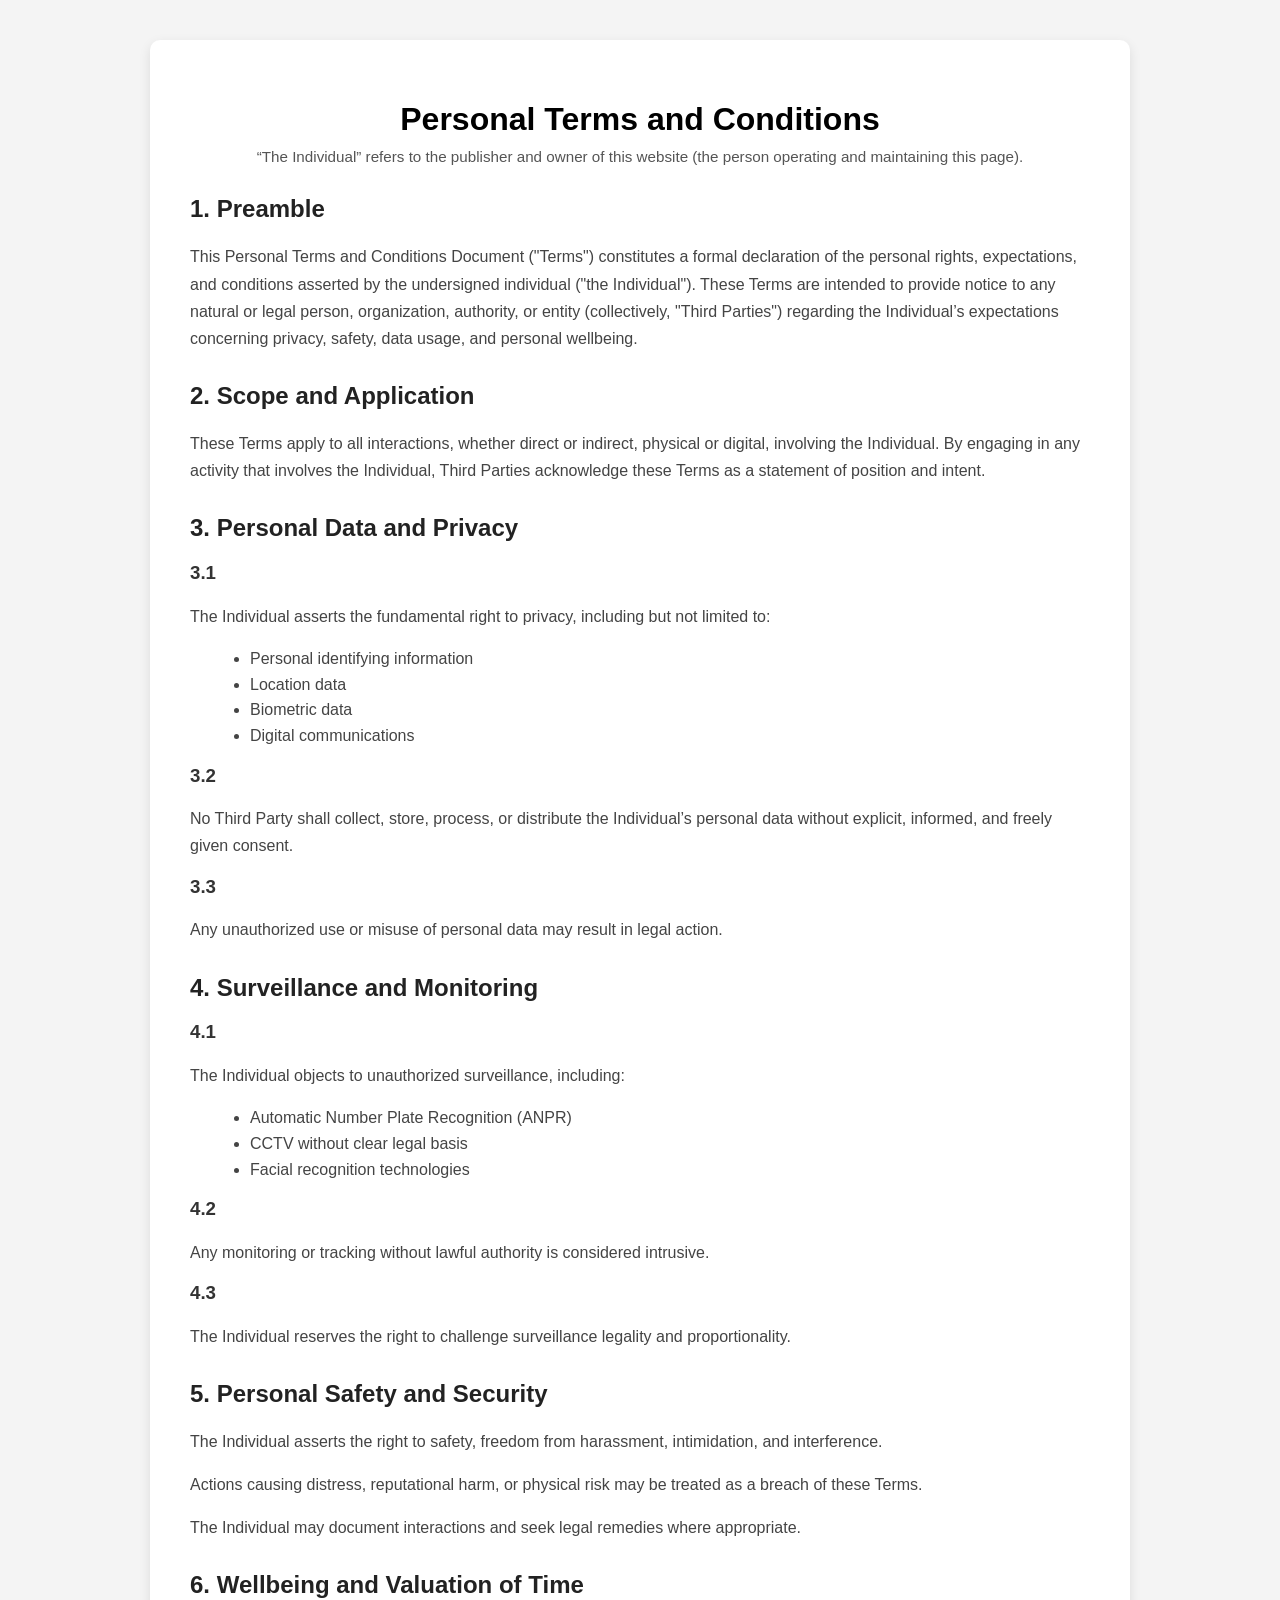
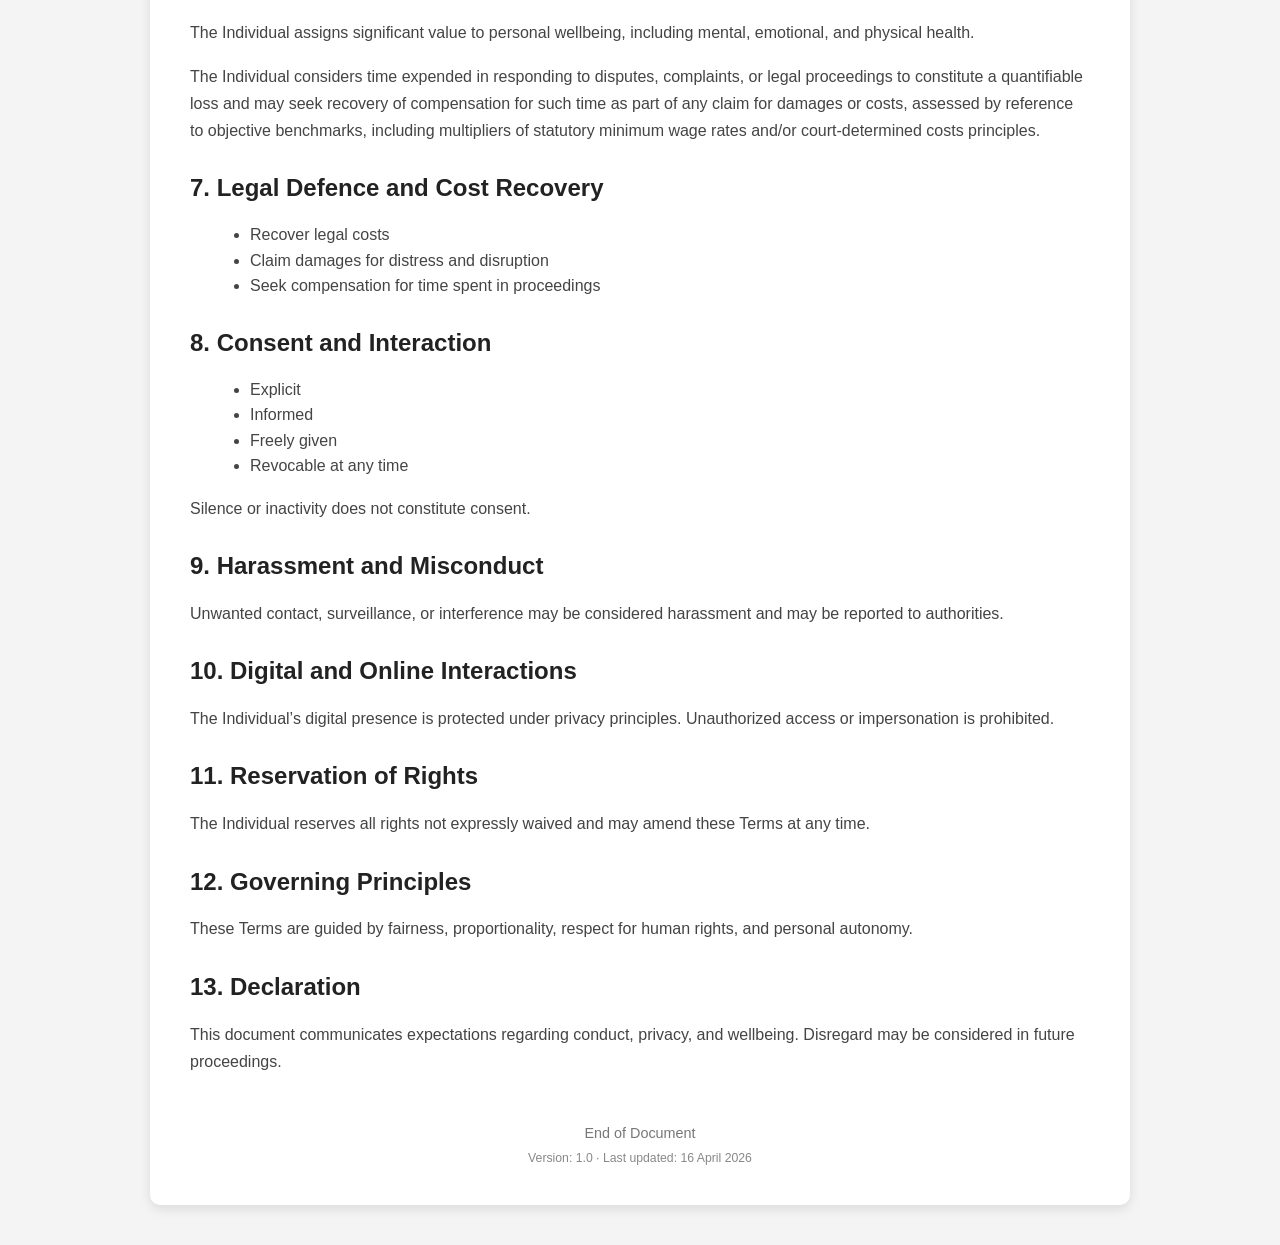
==== index.html @ 2769e6ff "Update index.html" ====
<!DOCTYPE html>
<html lang="en">
<head>
  <meta charset="UTF-8">
  <meta name="viewport" content="width=device-width, initial-scale=1.0">
  <title>Personal Terms and Conditions</title>
  <link rel="icon" type="image/png" sizes="32x32" href="fav_icon.png">
  <link rel="icon" type="image/png" sizes="16x16" href="fav_icon.png">

  <style>
    body {
      font-family: Arial, sans-serif;
      background-color: #f4f4f4;
      margin: 0;
    }

    .container {
      max-width: 900px;
      margin: 40px auto;
      background: #ffffff;
      padding: 40px;
      border-radius: 10px;
      box-shadow: 0 4px 12px rgba(0,0,0,0.1);
    }

    h1 {
      text-align: center;
      margin-bottom: 10px;
    }

    .definition {
      text-align: center;
      font-size: 0.95em;
      color: #555;
      margin-bottom: 30px;
    }

    h2 {
      margin-top: 30px;
      color: #222;
    }

    h3 {
      color: #333;
      margin-top: 15px;
    }

    p {
      line-height: 1.7;
      color: #444;
    }

    ul {
      margin-left: 20px;
      color: #444;
      line-height: 1.6;
    }

    footer {
      margin-top: 50px;
      text-align: center;
      color: #777;
      font-size: 0.9em;
    }

    .meta {
      margin-top: 10px;
      font-size: 0.85em;
      color: #888;
    }
  </style>
</head>

<body>

  <div class="container">

    <h1>Personal Terms and Conditions</h1>

    <div class="definition">
      “The Individual” refers to the publisher and owner of this website (the person operating and maintaining this page).
    </div>

    <section>
      <h2>1. Preamble</h2>
      <p>
        This Personal Terms and Conditions Document ("Terms") constitutes a formal declaration of the personal rights, expectations, and conditions asserted by the undersigned individual ("the Individual"). These Terms are intended to provide notice to any natural or legal person, organization, authority, or entity (collectively, "Third Parties") regarding the Individual’s expectations concerning privacy, safety, data usage, and personal wellbeing.
      </p>
    </section>

    <section>
      <h2>2. Scope and Application</h2>
      <p>
        These Terms apply to all interactions, whether direct or indirect, physical or digital, involving the Individual. By engaging in any activity that involves the Individual, Third Parties acknowledge these Terms as a statement of position and intent.
      </p>
    </section>

    <section>
      <h2>3. Personal Data and Privacy</h2>

      <h3>3.1</h3>
      <p>The Individual asserts the fundamental right to privacy, including but not limited to:</p>
      <ul>
        <li>Personal identifying information</li>
        <li>Location data</li>
        <li>Biometric data</li>
        <li>Digital communications</li>
      </ul>

      <h3>3.2</h3>
      <p>
        No Third Party shall collect, store, process, or distribute the Individual’s personal data without explicit, informed, and freely given consent.
      </p>

      <h3>3.3</h3>
      <p>
        Any unauthorized use or misuse of personal data may result in legal action.
      </p>
    </section>

    <section>
      <h2>4. Surveillance and Monitoring</h2>

      <h3>4.1</h3>
      <p>The Individual objects to unauthorized surveillance, including:</p>
      <ul>
        <li>Automatic Number Plate Recognition (ANPR)</li>
        <li>CCTV without clear legal basis</li>
        <li>Facial recognition technologies</li>
      </ul>

      <h3>4.2</h3>
      <p>
        Any monitoring or tracking without lawful authority is considered intrusive.
      </p>

      <h3>4.3</h3>
      <p>
        The Individual reserves the right to challenge surveillance legality and proportionality.
      </p>
    </section>

    <section>
      <h2>5. Personal Safety and Security</h2>
      <p>
        The Individual asserts the right to safety, freedom from harassment, intimidation, and interference.
      </p>
      <p>
        Actions causing distress, reputational harm, or physical risk may be treated as a breach of these Terms.
      </p>
      <p>
        The Individual may document interactions and seek legal remedies where appropriate.
      </p>
    </section>

    <section>
      <h2>6. Wellbeing and Valuation of Time</h2>
      <p>
        The Individual assigns significant value to personal wellbeing, including mental, emotional, and physical health.
      </p>
      <p>
        The Individual considers time expended in responding to disputes, complaints, or legal proceedings to constitute a quantifiable loss and may seek recovery of compensation for such time as part of any claim for damages or costs, assessed by reference to objective benchmarks, including multipliers of statutory minimum wage rates and/or court-determined costs principles.
      </p>
    </section>

    <section>
      <h2>7. Legal Defence and Cost Recovery</h2>
      <ul>
        <li>Recover legal costs</li>
        <li>Claim damages for distress and disruption</li>
        <li>Seek compensation for time spent in proceedings</li>
      </ul>
    </section>

    <section>
      <h2>8. Consent and Interaction</h2>
      <ul>
        <li>Explicit</li>
        <li>Informed</li>
        <li>Freely given</li>
        <li>Revocable at any time</li>
      </ul>
      <p>Silence or inactivity does not constitute consent.</p>
    </section>

    <section>
      <h2>9. Harassment and Misconduct</h2>
      <p>
        Unwanted contact, surveillance, or interference may be considered harassment and may be reported to authorities.
      </p>
    </section>

    <section>
      <h2>10. Digital and Online Interactions</h2>
      <p>
        The Individual’s digital presence is protected under privacy principles. Unauthorized access or impersonation is prohibited.
      </p>
    </section>

    <section>
      <h2>11. Reservation of Rights</h2>
      <p>
        The Individual reserves all rights not expressly waived and may amend these Terms at any time.
      </p>
    </section>

    <section>
      <h2>12. Governing Principles</h2>
      <p>
        These Terms are guided by fairness, proportionality, respect for human rights, and personal autonomy.
      </p>
    </section>

    <section>
      <h2>13. Declaration</h2>
      <p>
        This document communicates expectations regarding conduct, privacy, and wellbeing. Disregard may be considered in future proceedings.
      </p>
    </section>

    <footer>
      <div>End of Document</div>
      <div class="meta">
        Version: 1.0 · Last updated: 16 April 2026
      </div>
    </footer>

  </div>

</body>
</html>
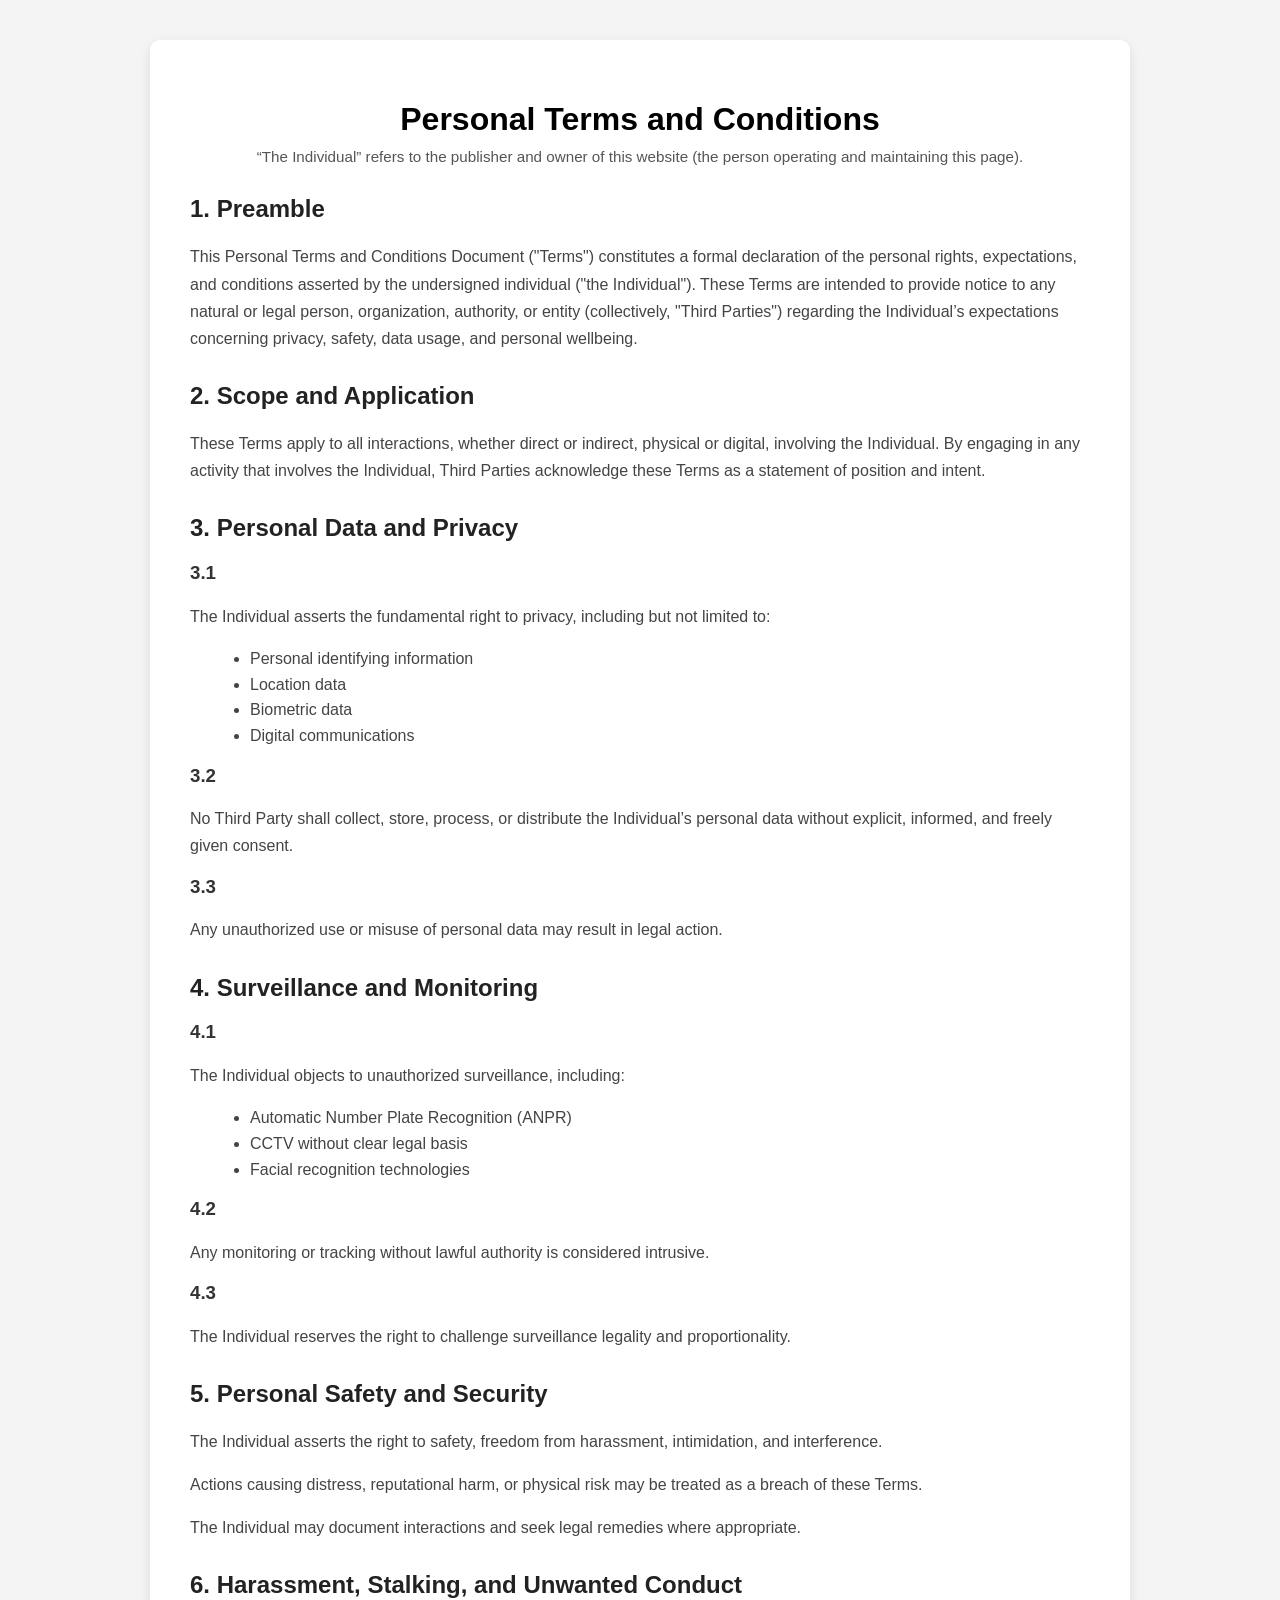
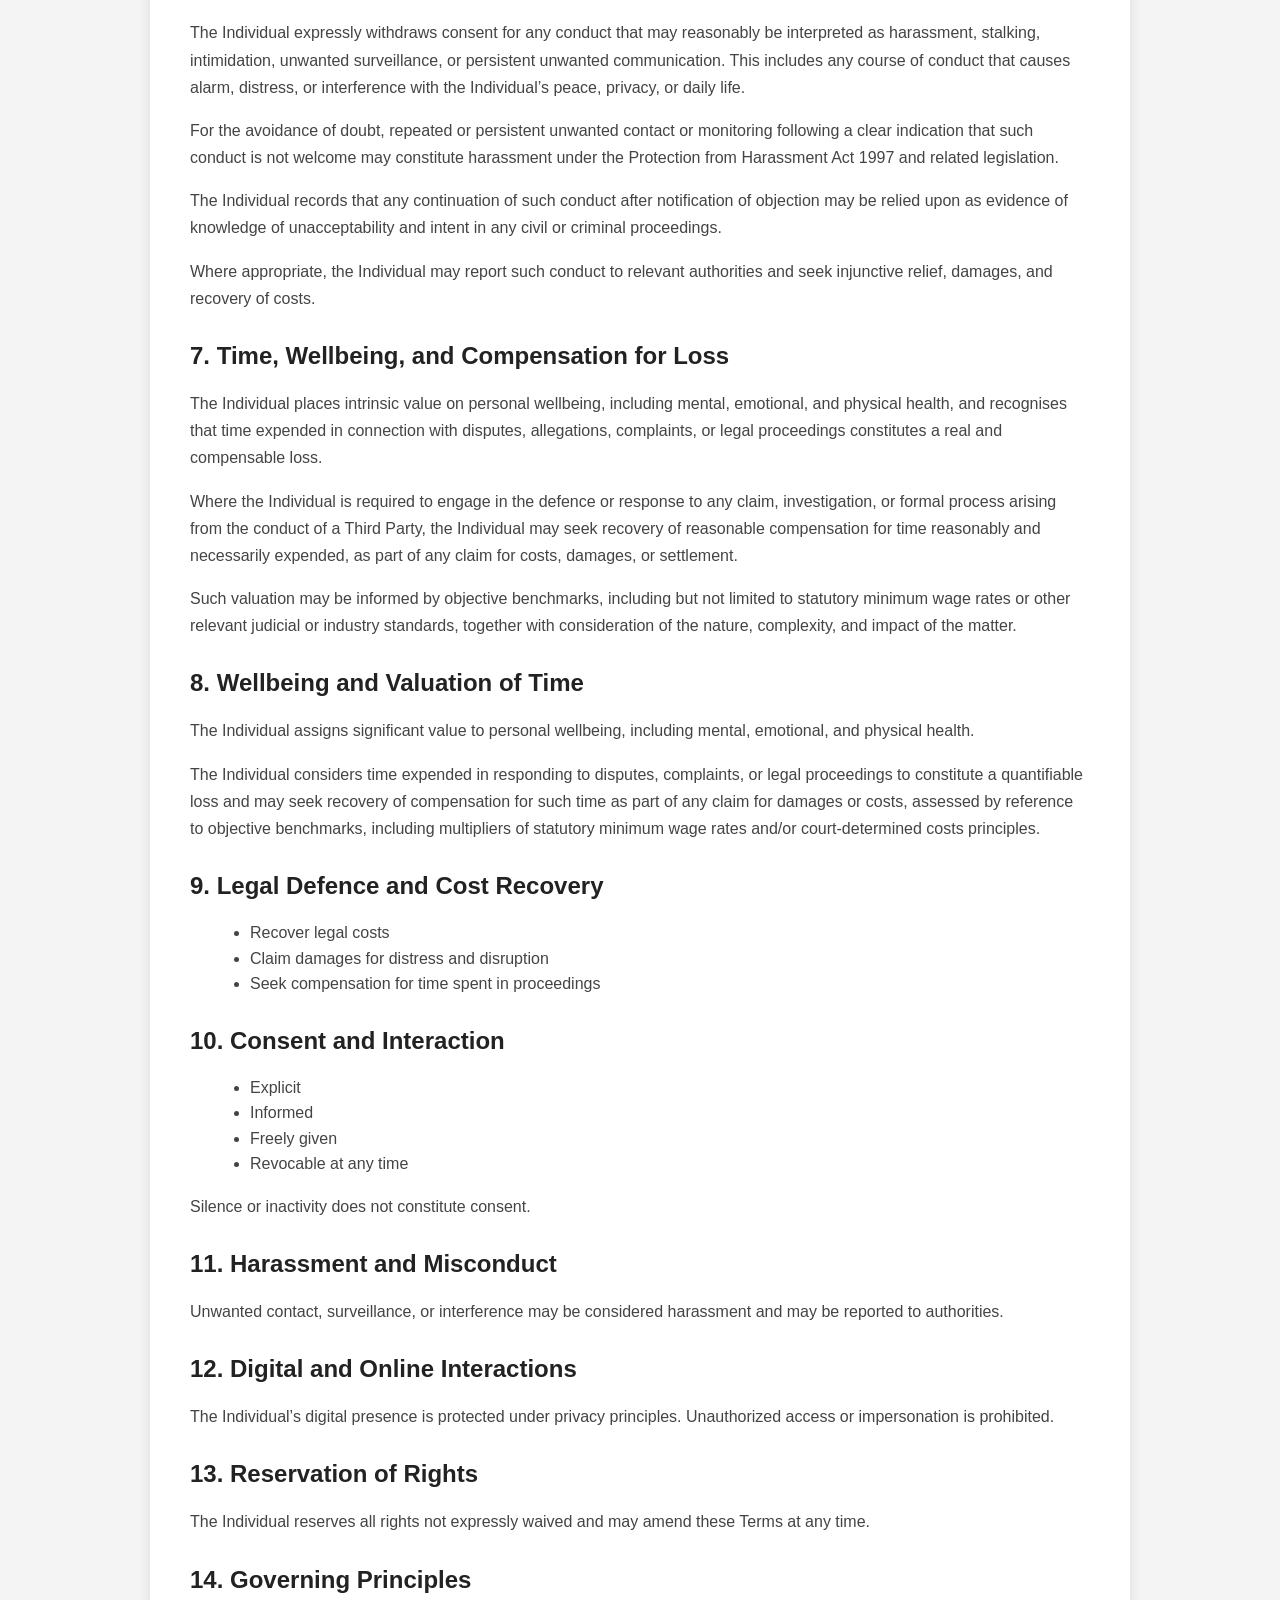
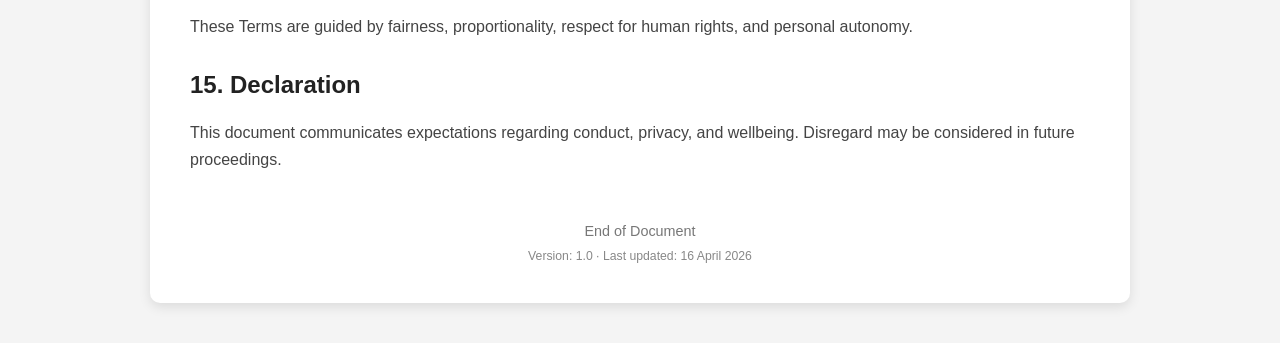
==== commit fdf5c04e: "Update index.html" ====
--- a/index.html
+++ b/index.html
@@ -152,9 +152,43 @@
         The Individual may document interactions and seek legal remedies where appropriate.
       </p>
     </section>
-
-    <section>
-      <h2>6. Wellbeing and Valuation of Time</h2>
+<section>
+  <h2>6. Harassment, Stalking, and Unwanted Conduct</h2>
+
+  <p>
+    The Individual expressly withdraws consent for any conduct that may reasonably be interpreted as harassment, stalking, intimidation, unwanted surveillance, or persistent unwanted communication. This includes any course of conduct that causes alarm, distress, or interference with the Individual’s peace, privacy, or daily life.
+  </p>
+
+  <p>
+    For the avoidance of doubt, repeated or persistent unwanted contact or monitoring following a clear indication that such conduct is not welcome may constitute harassment under the Protection from Harassment Act 1997 and related legislation.
+  </p>
+
+  <p>
+    The Individual records that any continuation of such conduct after notification of objection may be relied upon as evidence of knowledge of unacceptability and intent in any civil or criminal proceedings.
+  </p>
+
+  <p>
+    Where appropriate, the Individual may report such conduct to relevant authorities and seek injunctive relief, damages, and recovery of costs.
+  </p>
+</section>
+
+<section>
+  <h2>7. Time, Wellbeing, and Compensation for Loss</h2>
+
+  <p>
+    The Individual places intrinsic value on personal wellbeing, including mental, emotional, and physical health, and recognises that time expended in connection with disputes, allegations, complaints, or legal proceedings constitutes a real and compensable loss.
+  </p>
+
+  <p>
+    Where the Individual is required to engage in the defence or response to any claim, investigation, or formal process arising from the conduct of a Third Party, the Individual may seek recovery of reasonable compensation for time reasonably and necessarily expended, as part of any claim for costs, damages, or settlement.
+  </p>
+
+  <p>
+    Such valuation may be informed by objective benchmarks, including but not limited to statutory minimum wage rates or other relevant judicial or industry standards, together with consideration of the nature, complexity, and impact of the matter.
+  </p>
+</section>
+    <section>
+      <h2>8. Wellbeing and Valuation of Time</h2>
       <p>
         The Individual assigns significant value to personal wellbeing, including mental, emotional, and physical health.
       </p>
@@ -164,7 +198,7 @@
     </section>
 
     <section>
-      <h2>7. Legal Defence and Cost Recovery</h2>
+      <h2>9. Legal Defence and Cost Recovery</h2>
       <ul>
         <li>Recover legal costs</li>
         <li>Claim damages for distress and disruption</li>
@@ -173,7 +207,7 @@
     </section>
 
     <section>
-      <h2>8. Consent and Interaction</h2>
+      <h2>10. Consent and Interaction</h2>
       <ul>
         <li>Explicit</li>
         <li>Informed</li>
@@ -184,35 +218,35 @@
     </section>
 
     <section>
-      <h2>9. Harassment and Misconduct</h2>
+      <h2>11. Harassment and Misconduct</h2>
       <p>
         Unwanted contact, surveillance, or interference may be considered harassment and may be reported to authorities.
       </p>
     </section>
 
     <section>
-      <h2>10. Digital and Online Interactions</h2>
+      <h2>12. Digital and Online Interactions</h2>
       <p>
         The Individual’s digital presence is protected under privacy principles. Unauthorized access or impersonation is prohibited.
       </p>
     </section>
 
     <section>
-      <h2>11. Reservation of Rights</h2>
+      <h2>13. Reservation of Rights</h2>
       <p>
         The Individual reserves all rights not expressly waived and may amend these Terms at any time.
       </p>
     </section>
 
     <section>
-      <h2>12. Governing Principles</h2>
+      <h2>14. Governing Principles</h2>
       <p>
         These Terms are guided by fairness, proportionality, respect for human rights, and personal autonomy.
       </p>
     </section>
 
     <section>
-      <h2>13. Declaration</h2>
+      <h2>15. Declaration</h2>
       <p>
         This document communicates expectations regarding conduct, privacy, and wellbeing. Disregard may be considered in future proceedings.
       </p>
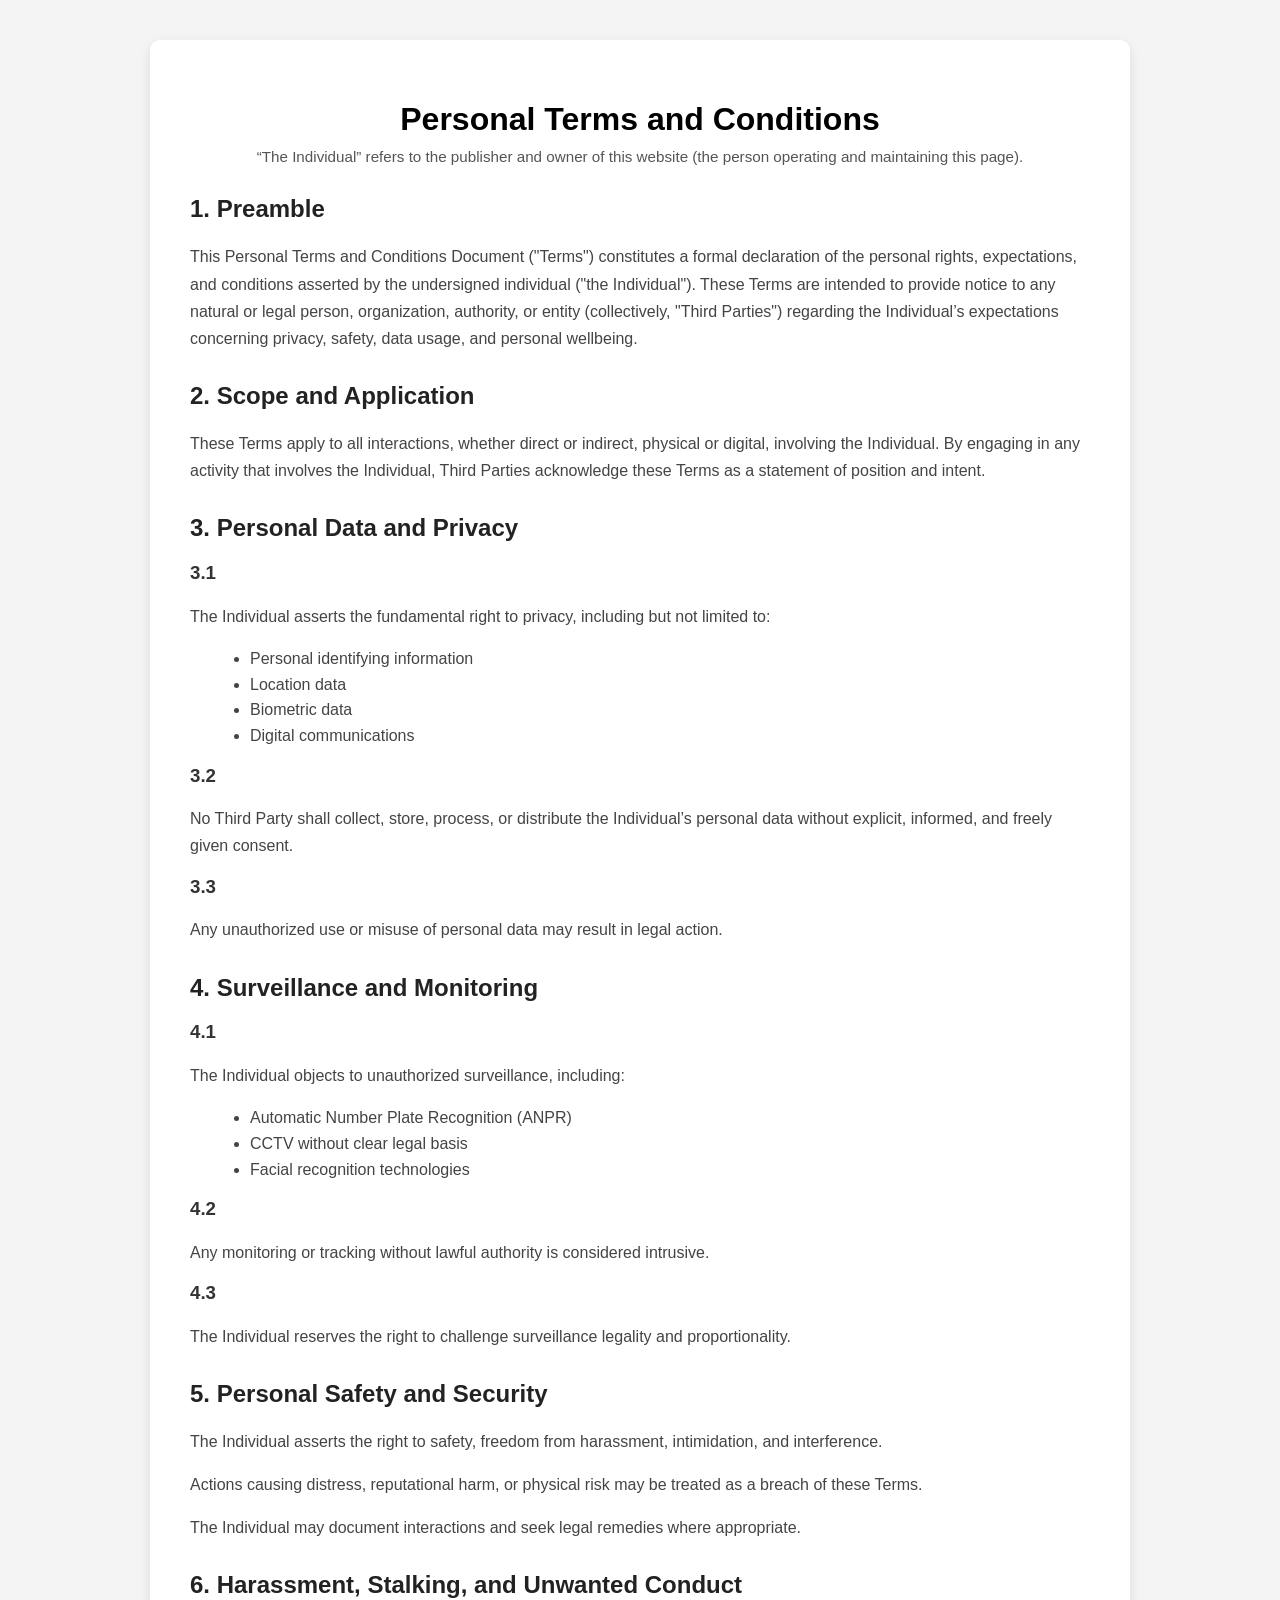
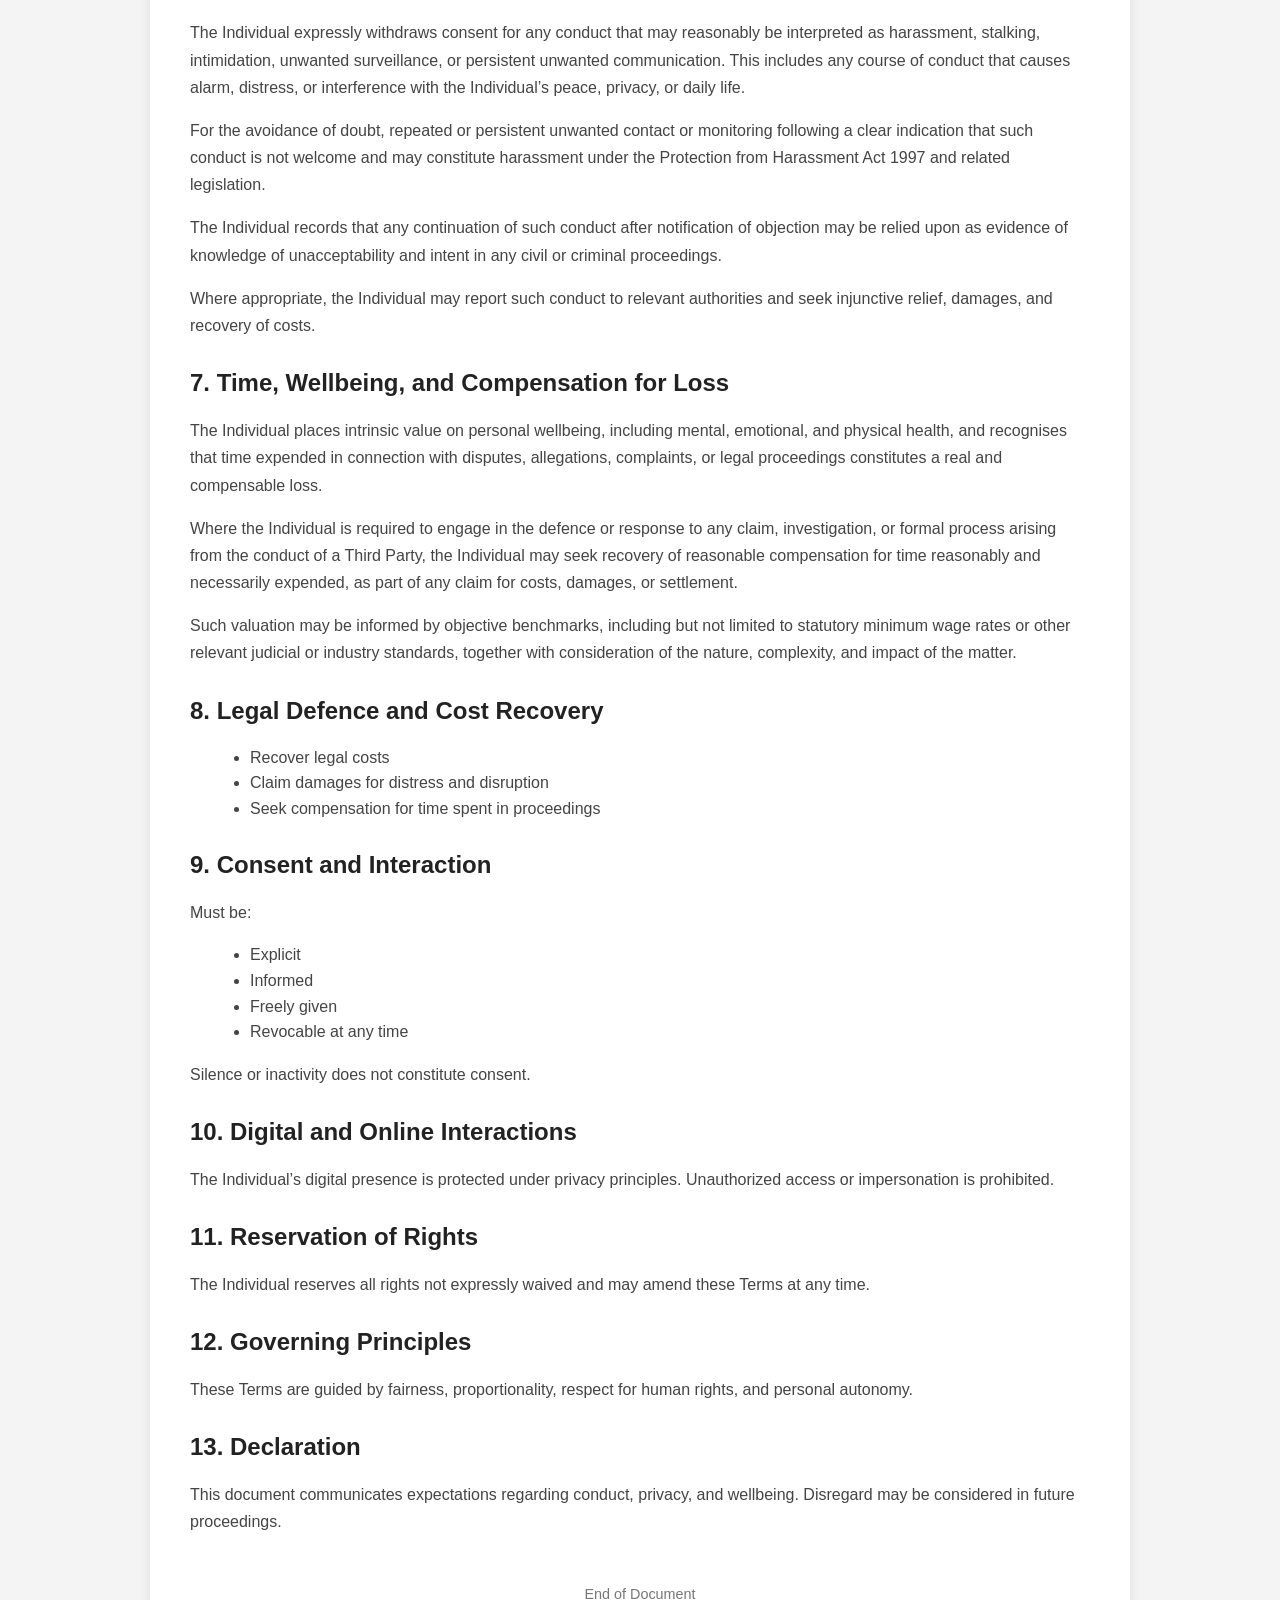
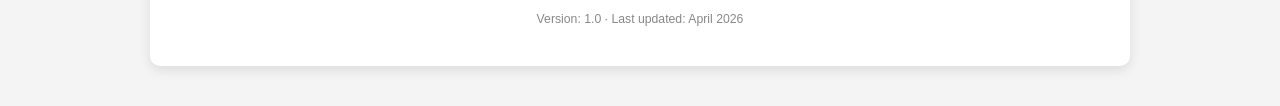
==== commit e52901eb: "Update index.html" ====
--- a/index.html
+++ b/index.html
@@ -160,7 +160,7 @@
   </p>
 
   <p>
-    For the avoidance of doubt, repeated or persistent unwanted contact or monitoring following a clear indication that such conduct is not welcome may constitute harassment under the Protection from Harassment Act 1997 and related legislation.
+    For the avoidance of doubt, repeated or persistent unwanted contact or monitoring following a clear indication that such conduct is not welcome and may constitute harassment under the Protection from Harassment Act 1997 and related legislation.
   </p>
 
   <p>
@@ -187,18 +187,9 @@
     Such valuation may be informed by objective benchmarks, including but not limited to statutory minimum wage rates or other relevant judicial or industry standards, together with consideration of the nature, complexity, and impact of the matter.
   </p>
 </section>
-    <section>
-      <h2>8. Wellbeing and Valuation of Time</h2>
-      <p>
-        The Individual assigns significant value to personal wellbeing, including mental, emotional, and physical health.
-      </p>
-      <p>
-        The Individual considers time expended in responding to disputes, complaints, or legal proceedings to constitute a quantifiable loss and may seek recovery of compensation for such time as part of any claim for damages or costs, assessed by reference to objective benchmarks, including multipliers of statutory minimum wage rates and/or court-determined costs principles.
-      </p>
-    </section>
-
-    <section>
-      <h2>9. Legal Defence and Cost Recovery</h2>
+   
+    <section>
+      <h2>8. Legal Defence and Cost Recovery</h2>
       <ul>
         <li>Recover legal costs</li>
         <li>Claim damages for distress and disruption</li>
@@ -207,7 +198,8 @@
     </section>
 
     <section>
-      <h2>10. Consent and Interaction</h2>
+      <h2>9. Consent and Interaction</h2>
+      <p>Must be:</p>
       <ul>
         <li>Explicit</li>
         <li>Informed</li>
@@ -217,36 +209,30 @@
       <p>Silence or inactivity does not constitute consent.</p>
     </section>
 
-    <section>
-      <h2>11. Harassment and Misconduct</h2>
-      <p>
-        Unwanted contact, surveillance, or interference may be considered harassment and may be reported to authorities.
-      </p>
-    </section>
-
-    <section>
-      <h2>12. Digital and Online Interactions</h2>
+   
+    <section>
+      <h2>10. Digital and Online Interactions</h2>
       <p>
         The Individual’s digital presence is protected under privacy principles. Unauthorized access or impersonation is prohibited.
       </p>
     </section>
 
     <section>
-      <h2>13. Reservation of Rights</h2>
+      <h2>11. Reservation of Rights</h2>
       <p>
         The Individual reserves all rights not expressly waived and may amend these Terms at any time.
       </p>
     </section>
 
     <section>
-      <h2>14. Governing Principles</h2>
+      <h2>12. Governing Principles</h2>
       <p>
         These Terms are guided by fairness, proportionality, respect for human rights, and personal autonomy.
       </p>
     </section>
 
     <section>
-      <h2>15. Declaration</h2>
+      <h2>13. Declaration</h2>
       <p>
         This document communicates expectations regarding conduct, privacy, and wellbeing. Disregard may be considered in future proceedings.
       </p>
@@ -255,7 +241,7 @@
     <footer>
       <div>End of Document</div>
       <div class="meta">
-        Version: 1.0 · Last updated: 16 April 2026
+        Version: 1.0 · Last updated: April 2026
       </div>
     </footer>
 
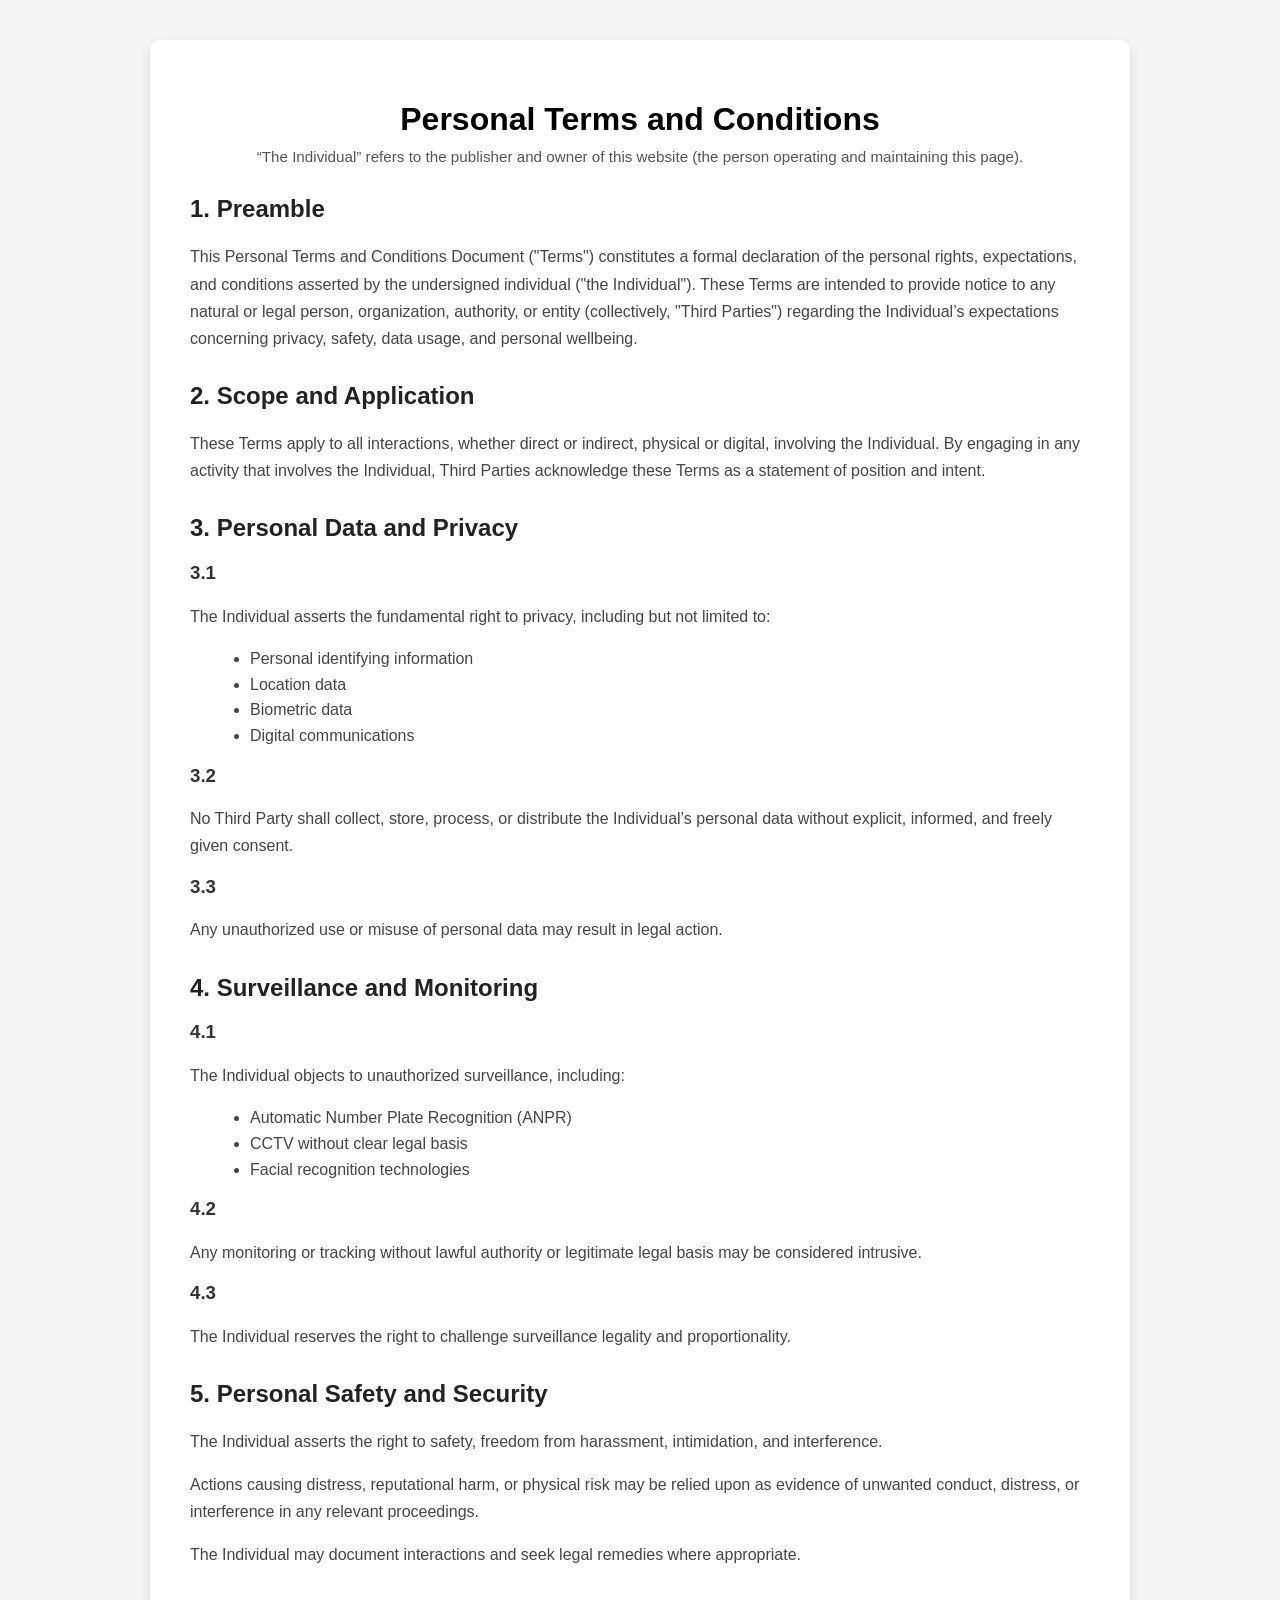
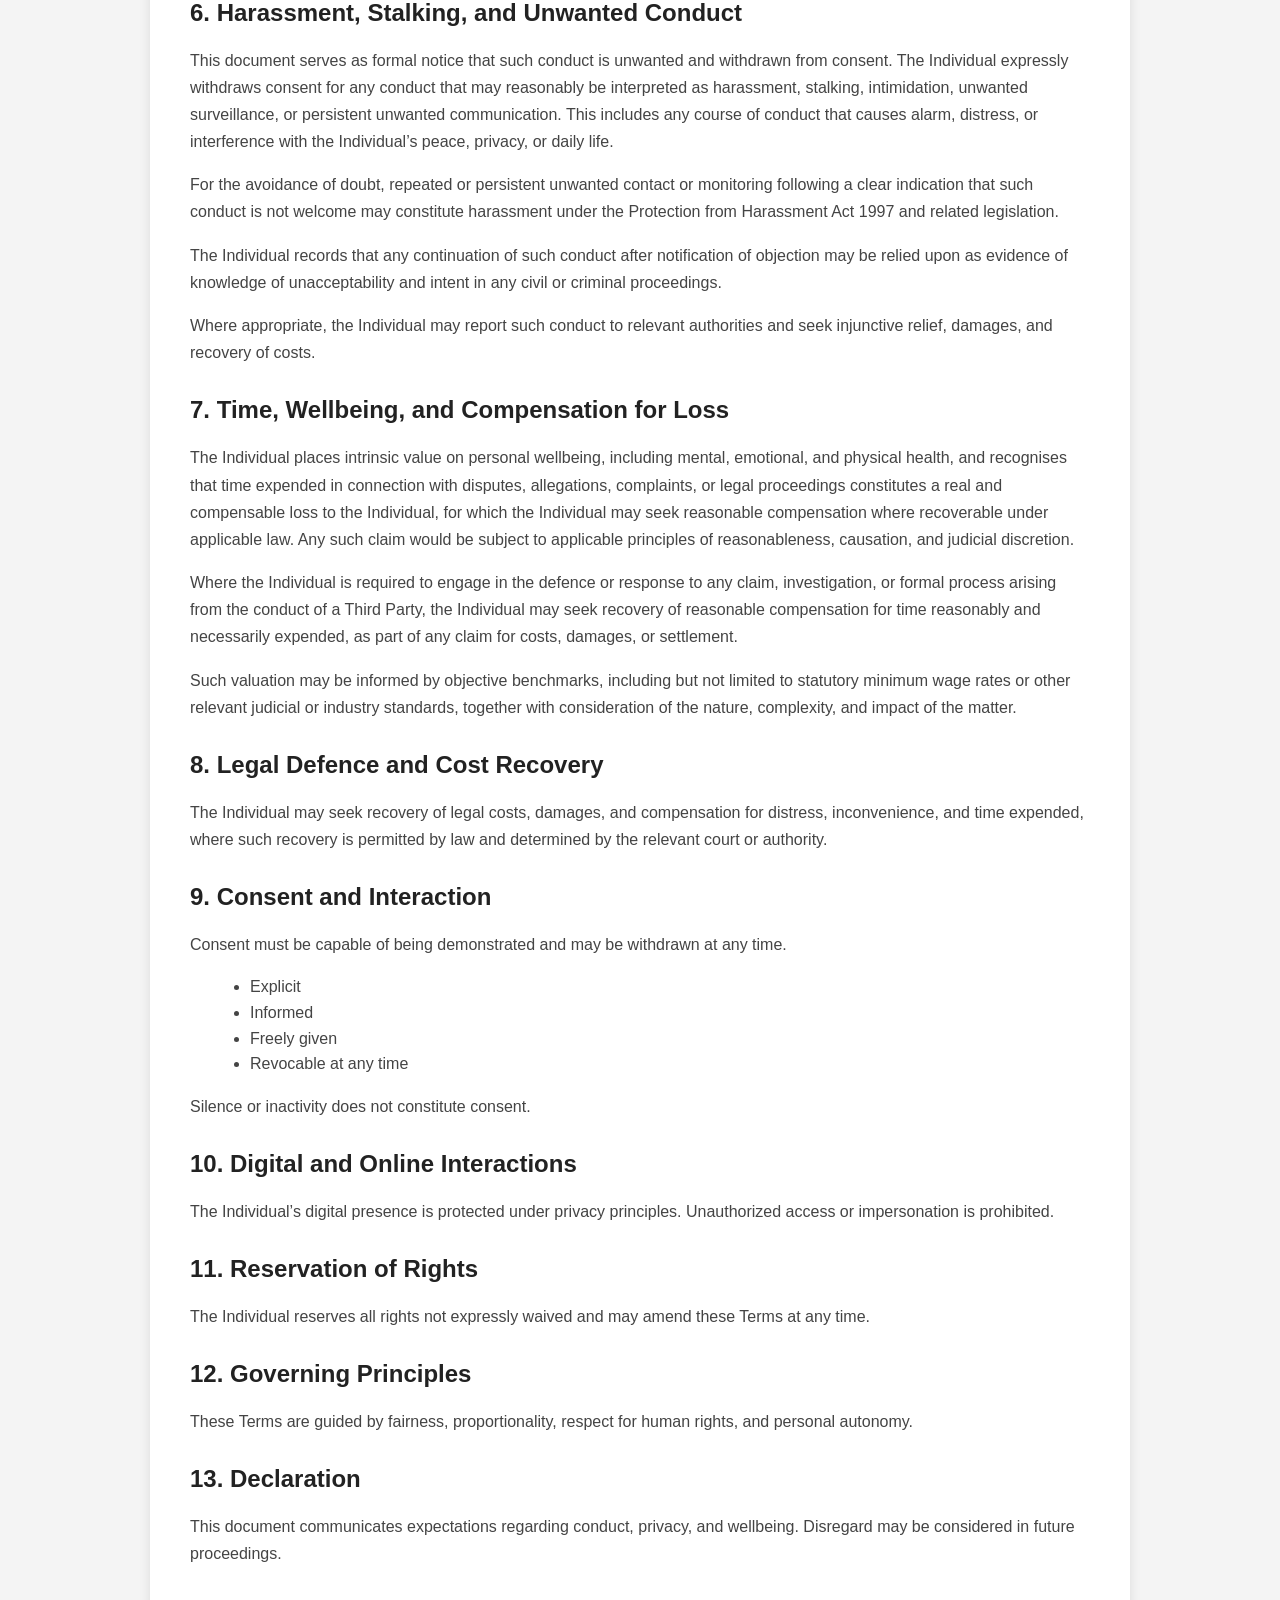
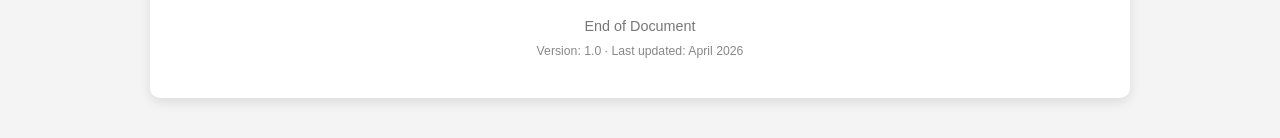
==== commit 84afb83a: "Update index.html" ====
--- a/index.html
+++ b/index.html
@@ -131,7 +131,7 @@
 
       <h3>4.2</h3>
       <p>
-        Any monitoring or tracking without lawful authority is considered intrusive.
+        Any monitoring or tracking without lawful authority or legitimate legal basis may be considered intrusive.
       </p>
 
       <h3>4.3</h3>
@@ -146,7 +146,7 @@
         The Individual asserts the right to safety, freedom from harassment, intimidation, and interference.
       </p>
       <p>
-        Actions causing distress, reputational harm, or physical risk may be treated as a breach of these Terms.
+        Actions causing distress, reputational harm, or physical risk may be relied upon as evidence of unwanted conduct, distress, or interference in any relevant proceedings.
       </p>
       <p>
         The Individual may document interactions and seek legal remedies where appropriate.
@@ -156,11 +156,11 @@
   <h2>6. Harassment, Stalking, and Unwanted Conduct</h2>
 
   <p>
-    The Individual expressly withdraws consent for any conduct that may reasonably be interpreted as harassment, stalking, intimidation, unwanted surveillance, or persistent unwanted communication. This includes any course of conduct that causes alarm, distress, or interference with the Individual’s peace, privacy, or daily life.
-  </p>
-
-  <p>
-    For the avoidance of doubt, repeated or persistent unwanted contact or monitoring following a clear indication that such conduct is not welcome and may constitute harassment under the Protection from Harassment Act 1997 and related legislation.
+    This document serves as formal notice that such conduct is unwanted and withdrawn from consent. The Individual expressly withdraws consent for any conduct that may reasonably be interpreted as harassment, stalking, intimidation, unwanted surveillance, or persistent unwanted communication. This includes any course of conduct that causes alarm, distress, or interference with the Individual’s peace, privacy, or daily life.
+  </p>
+
+  <p>
+    For the avoidance of doubt, repeated or persistent unwanted contact or monitoring following a clear indication that such conduct is not welcome may constitute harassment under the Protection from Harassment Act 1997 and related legislation.
   </p>
 
   <p>
@@ -176,7 +176,7 @@
   <h2>7. Time, Wellbeing, and Compensation for Loss</h2>
 
   <p>
-    The Individual places intrinsic value on personal wellbeing, including mental, emotional, and physical health, and recognises that time expended in connection with disputes, allegations, complaints, or legal proceedings constitutes a real and compensable loss.
+    The Individual places intrinsic value on personal wellbeing, including mental, emotional, and physical health, and recognises that time expended in connection with disputes, allegations, complaints, or legal proceedings constitutes a real and compensable loss to the Individual, for which the Individual may seek reasonable compensation where recoverable under applicable law. Any such claim would be subject to applicable principles of reasonableness, causation, and judicial discretion.
   </p>
 
   <p>
@@ -190,16 +190,12 @@
    
     <section>
       <h2>8. Legal Defence and Cost Recovery</h2>
-      <ul>
-        <li>Recover legal costs</li>
-        <li>Claim damages for distress and disruption</li>
-        <li>Seek compensation for time spent in proceedings</li>
-      </ul>
+     <p>The Individual may seek recovery of legal costs, damages, and compensation for distress, inconvenience, and time expended, where such recovery is permitted by law and determined by the relevant court or authority.</p>
     </section>
 
     <section>
       <h2>9. Consent and Interaction</h2>
-      <p>Must be:</p>
+      <p>Consent must be capable of being demonstrated and may be withdrawn at any time.</p>
       <ul>
         <li>Explicit</li>
         <li>Informed</li>
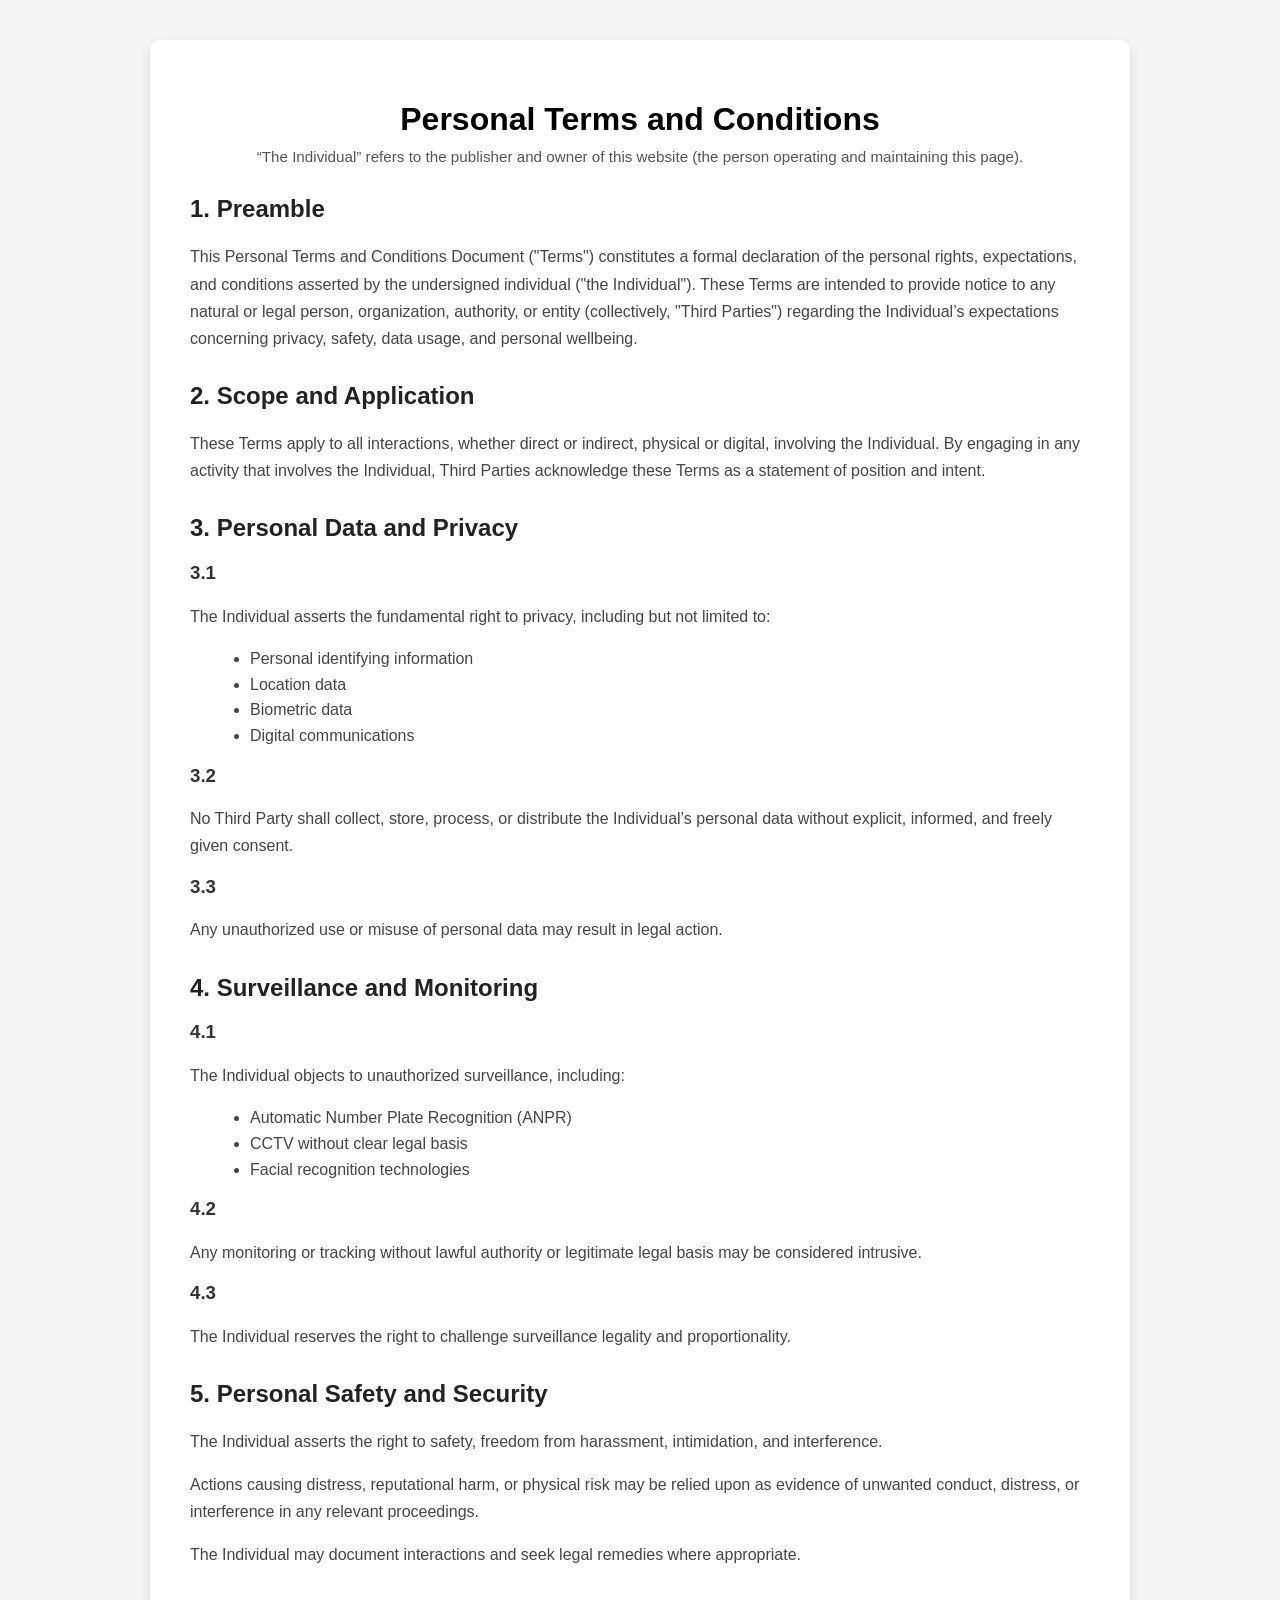
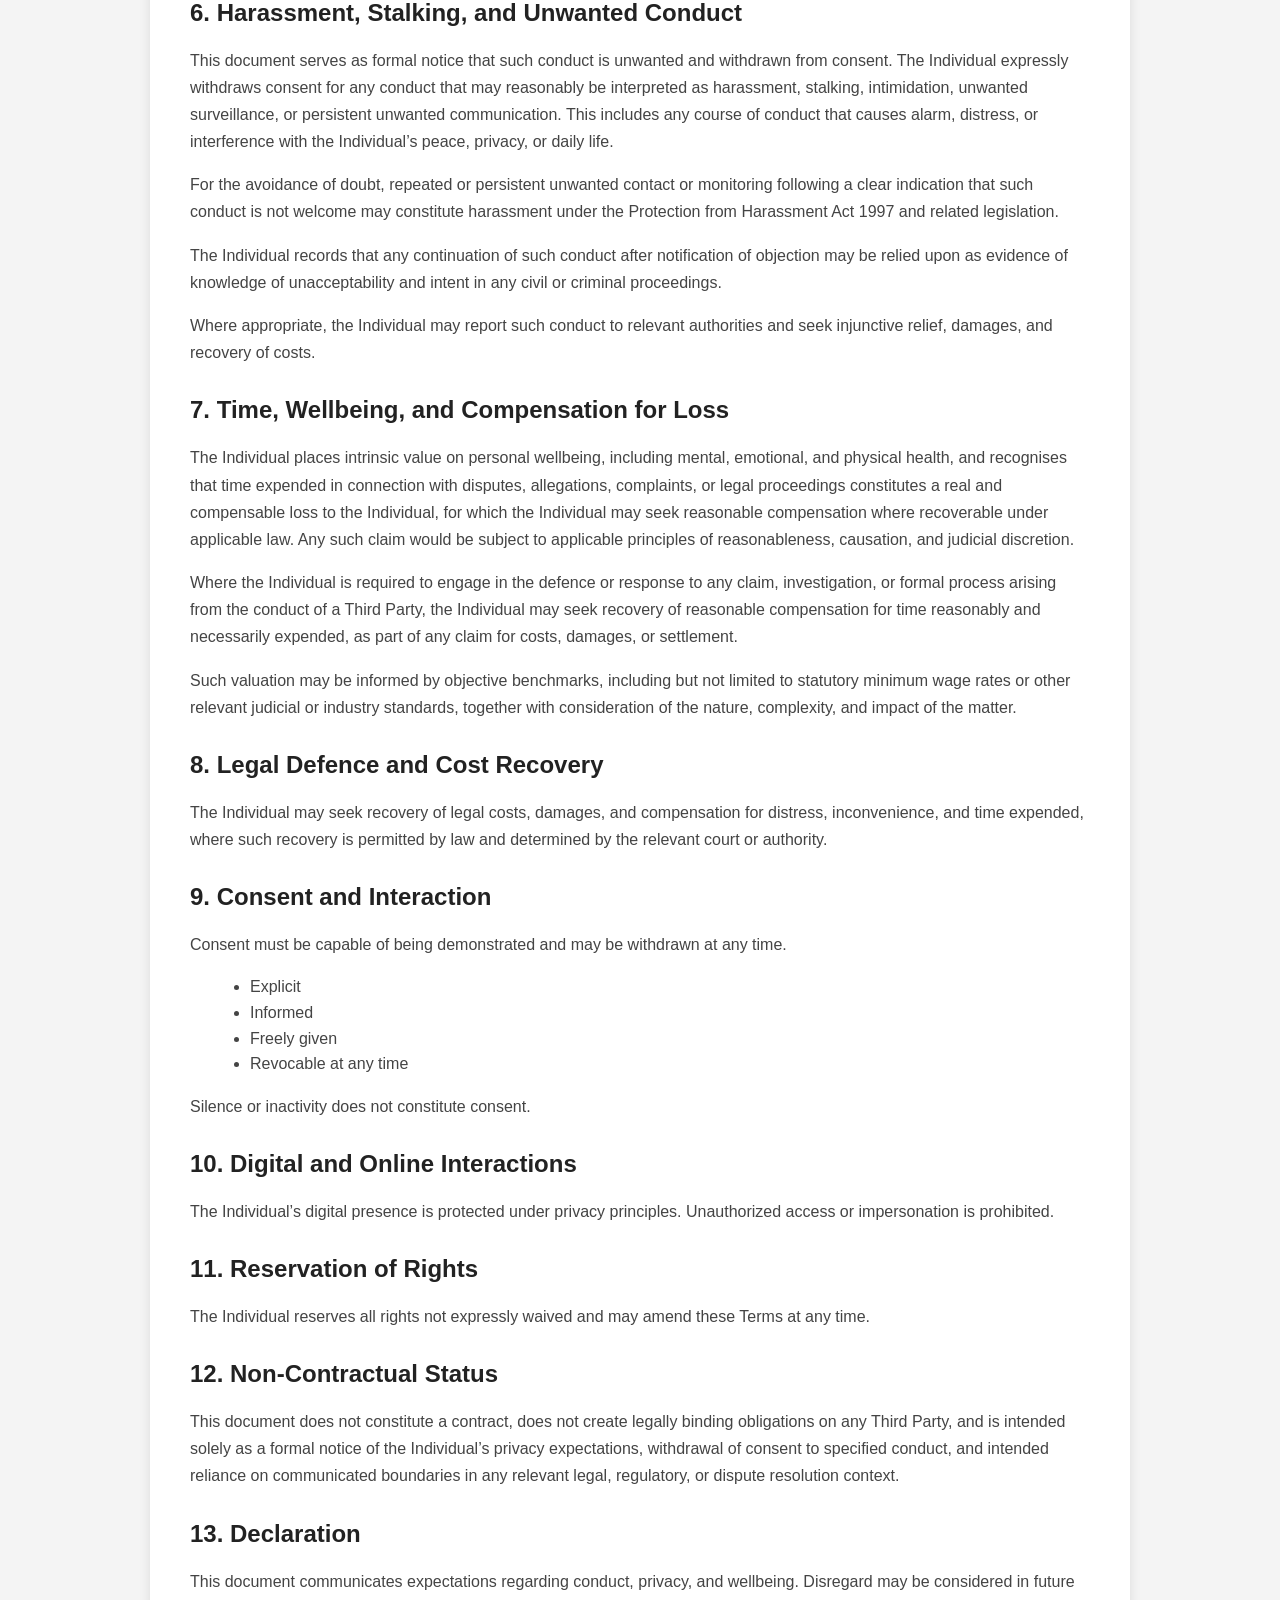
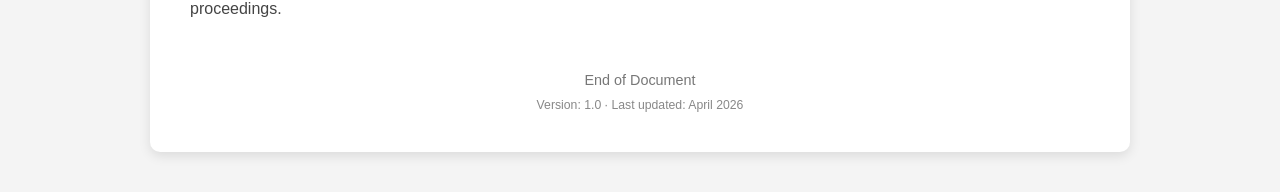
==== commit c693b9db: "Update index.html" ====
--- a/index.html
+++ b/index.html
@@ -220,12 +220,12 @@
       </p>
     </section>
 
-    <section>
-      <h2>12. Governing Principles</h2>
-      <p>
-        These Terms are guided by fairness, proportionality, respect for human rights, and personal autonomy.
-      </p>
-    </section>
+  <section>
+  <h2>12. Non-Contractual Status</h2>
+  <p>
+    This document does not constitute a contract, does not create legally binding obligations on any Third Party, and is intended solely as a formal notice of the Individual’s privacy expectations, withdrawal of consent to specified conduct, and intended reliance on communicated boundaries in any relevant legal, regulatory, or dispute resolution context.
+  </p>
+</section>
 
     <section>
       <h2>13. Declaration</h2>
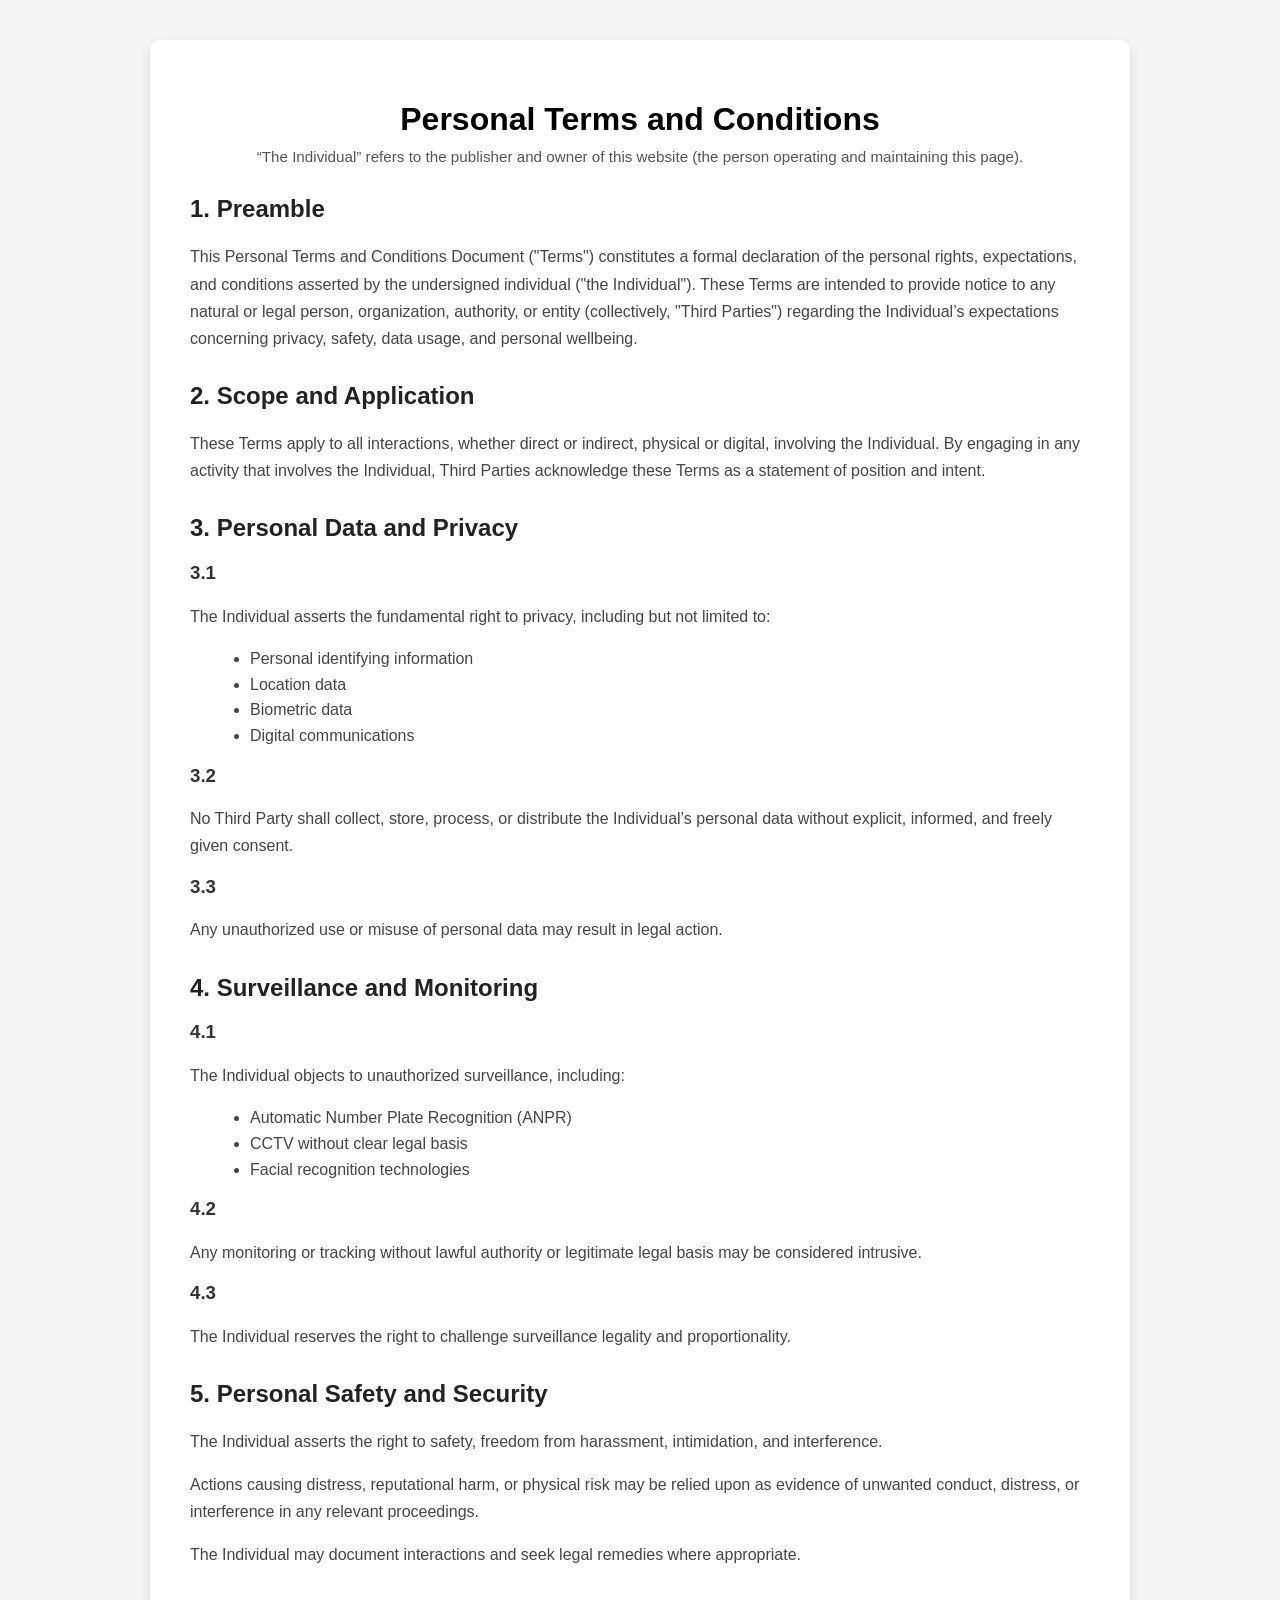
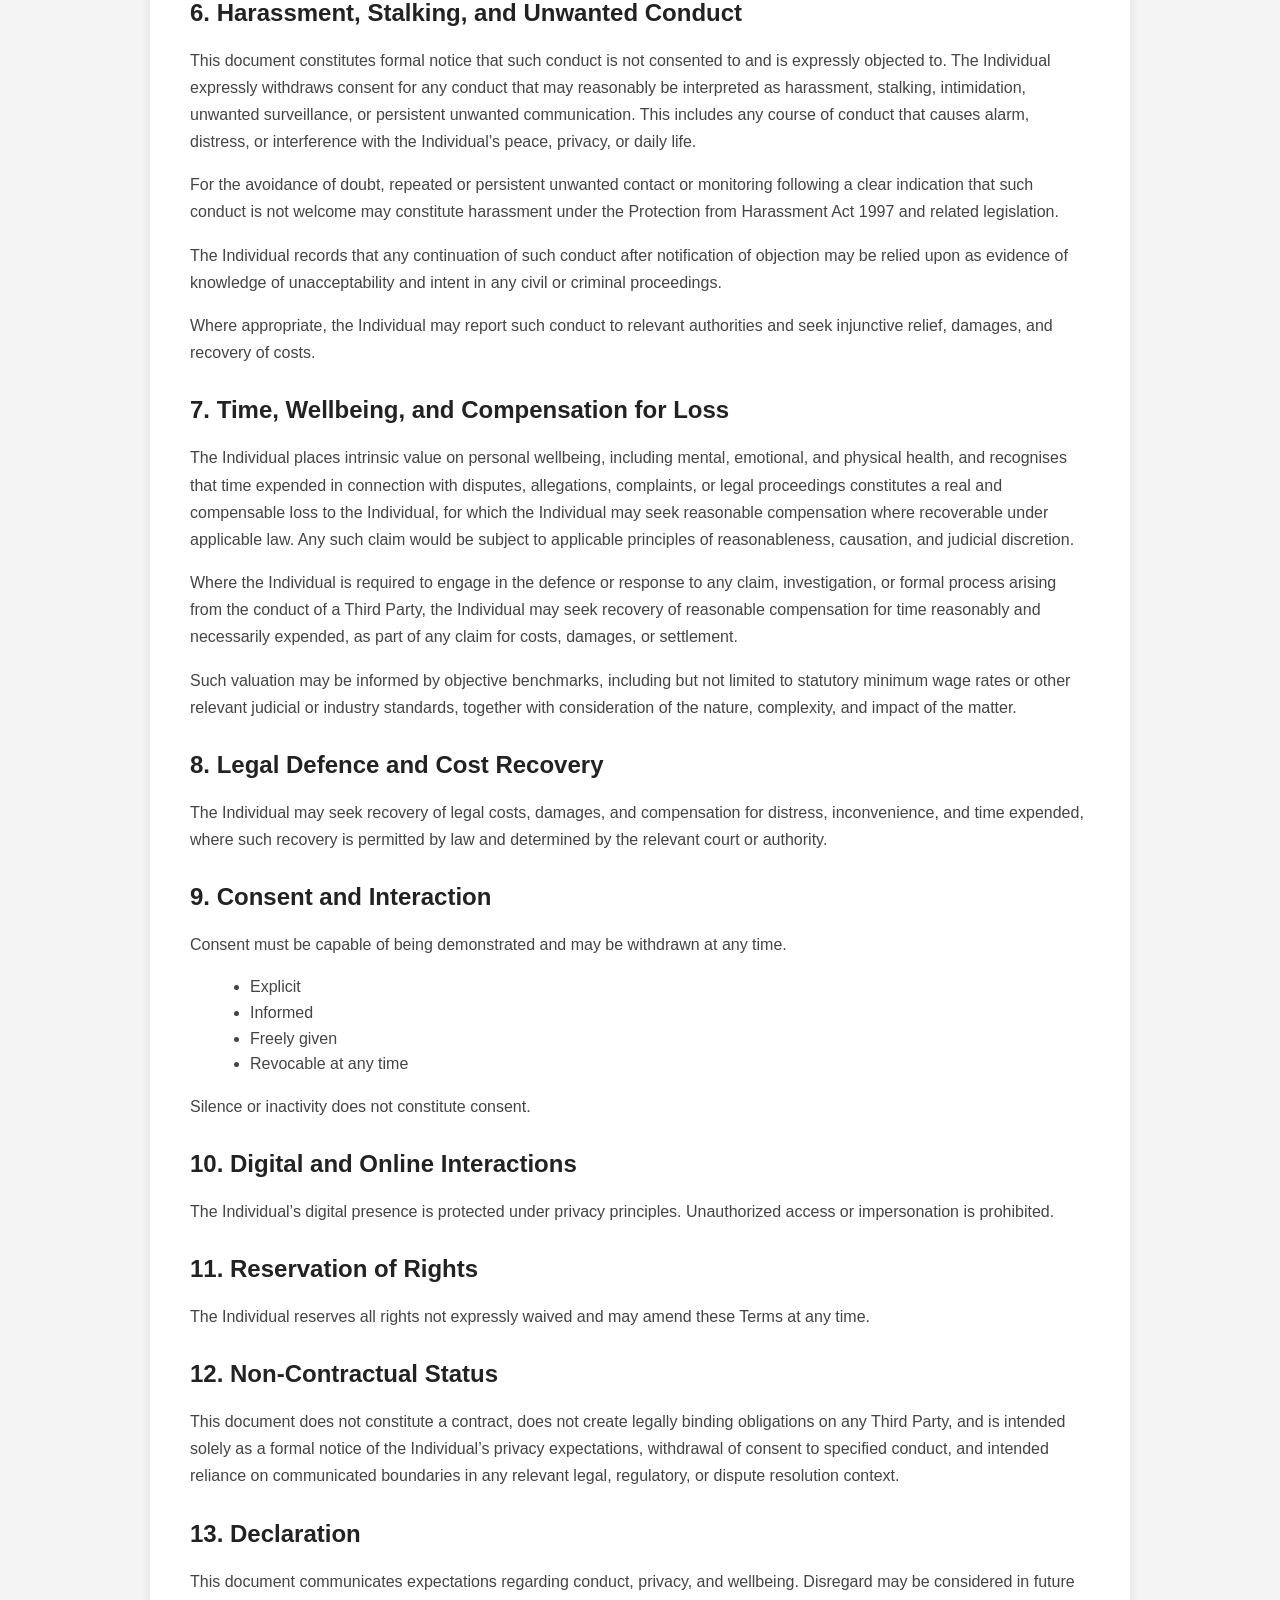
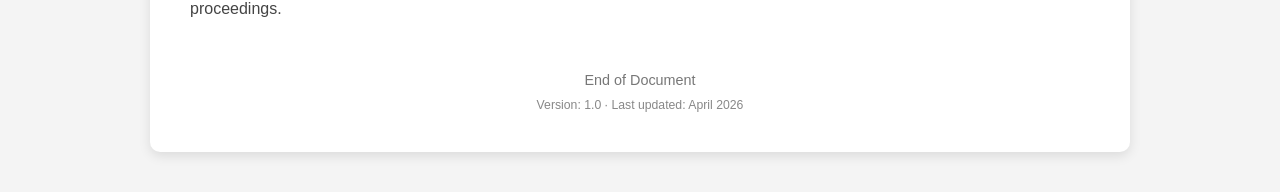
==== commit 26b1a079: "Update index.html" ====
--- a/index.html
+++ b/index.html
@@ -156,7 +156,7 @@
   <h2>6. Harassment, Stalking, and Unwanted Conduct</h2>
 
   <p>
-    This document serves as formal notice that such conduct is unwanted and withdrawn from consent. The Individual expressly withdraws consent for any conduct that may reasonably be interpreted as harassment, stalking, intimidation, unwanted surveillance, or persistent unwanted communication. This includes any course of conduct that causes alarm, distress, or interference with the Individual’s peace, privacy, or daily life.
+    This document constitutes formal notice that such conduct is not consented to and is expressly objected to. The Individual expressly withdraws consent for any conduct that may reasonably be interpreted as harassment, stalking, intimidation, unwanted surveillance, or persistent unwanted communication. This includes any course of conduct that causes alarm, distress, or interference with the Individual’s peace, privacy, or daily life.
   </p>
 
   <p>
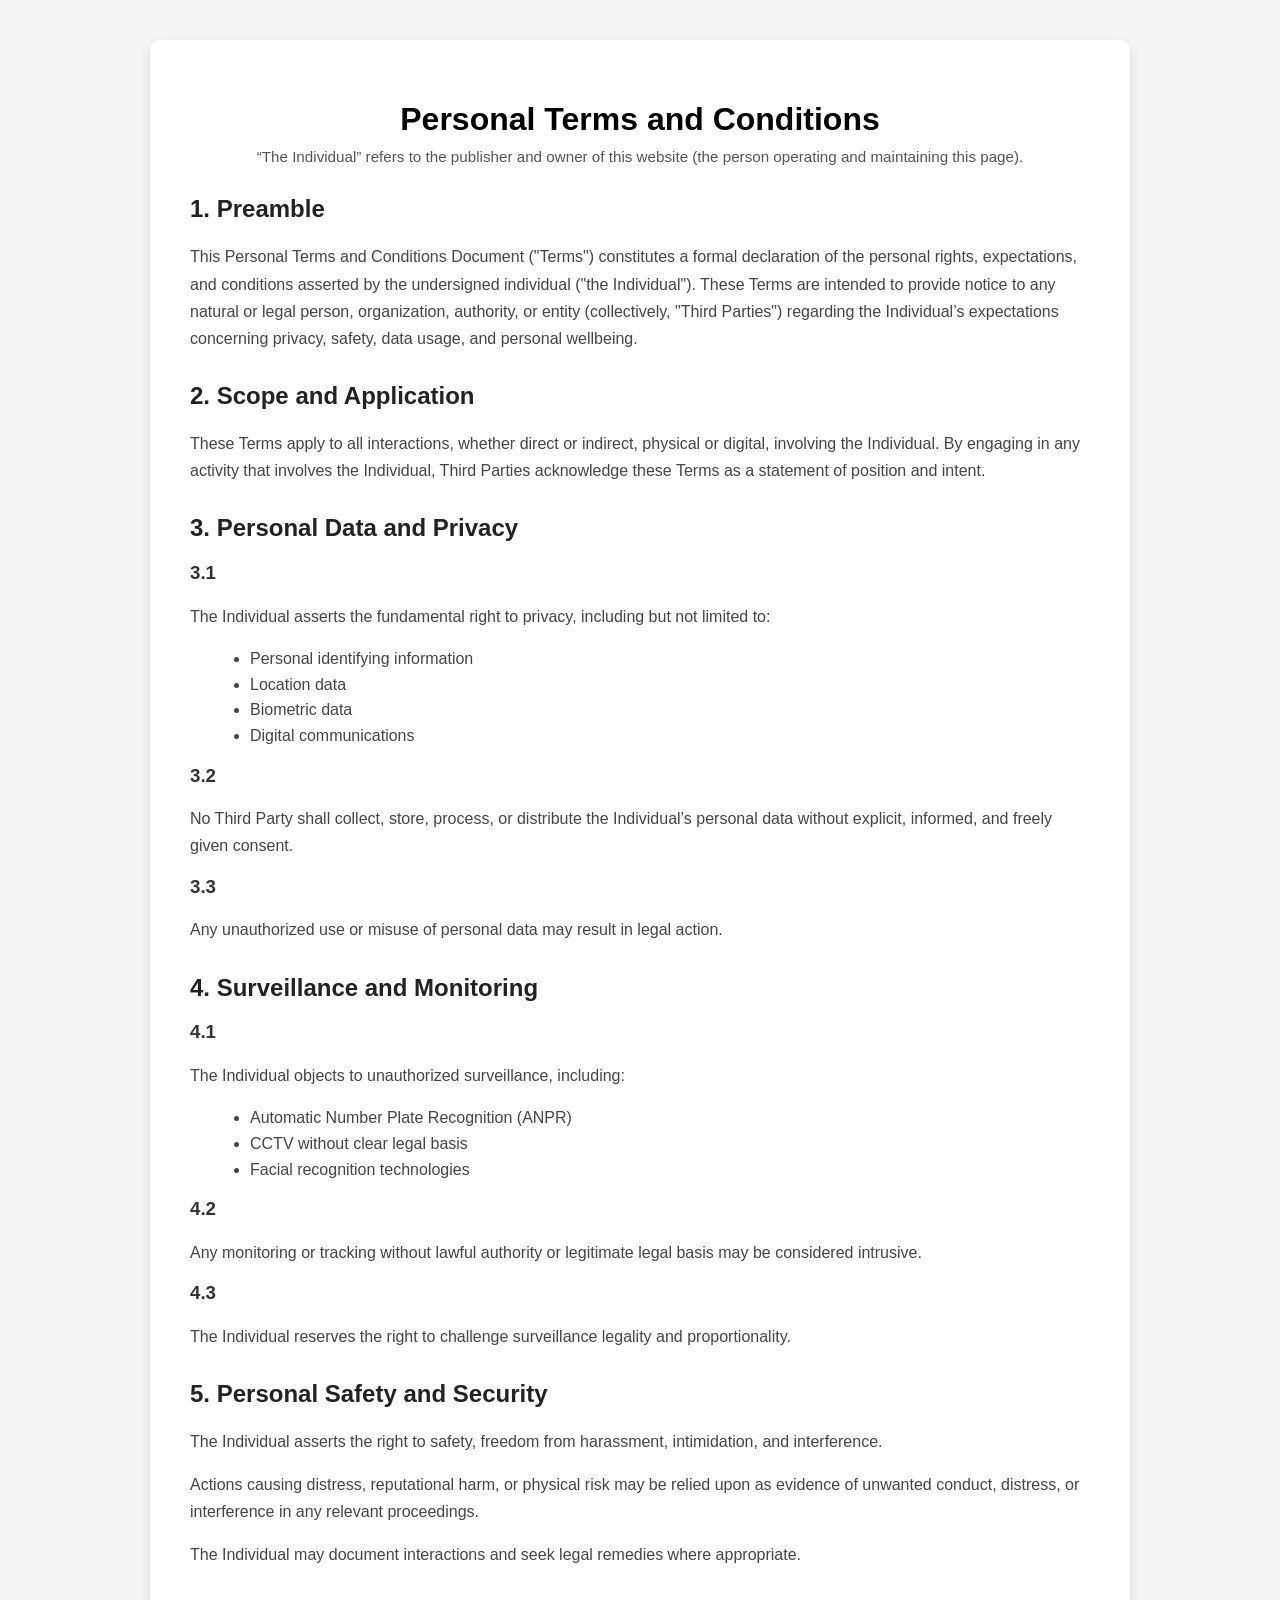
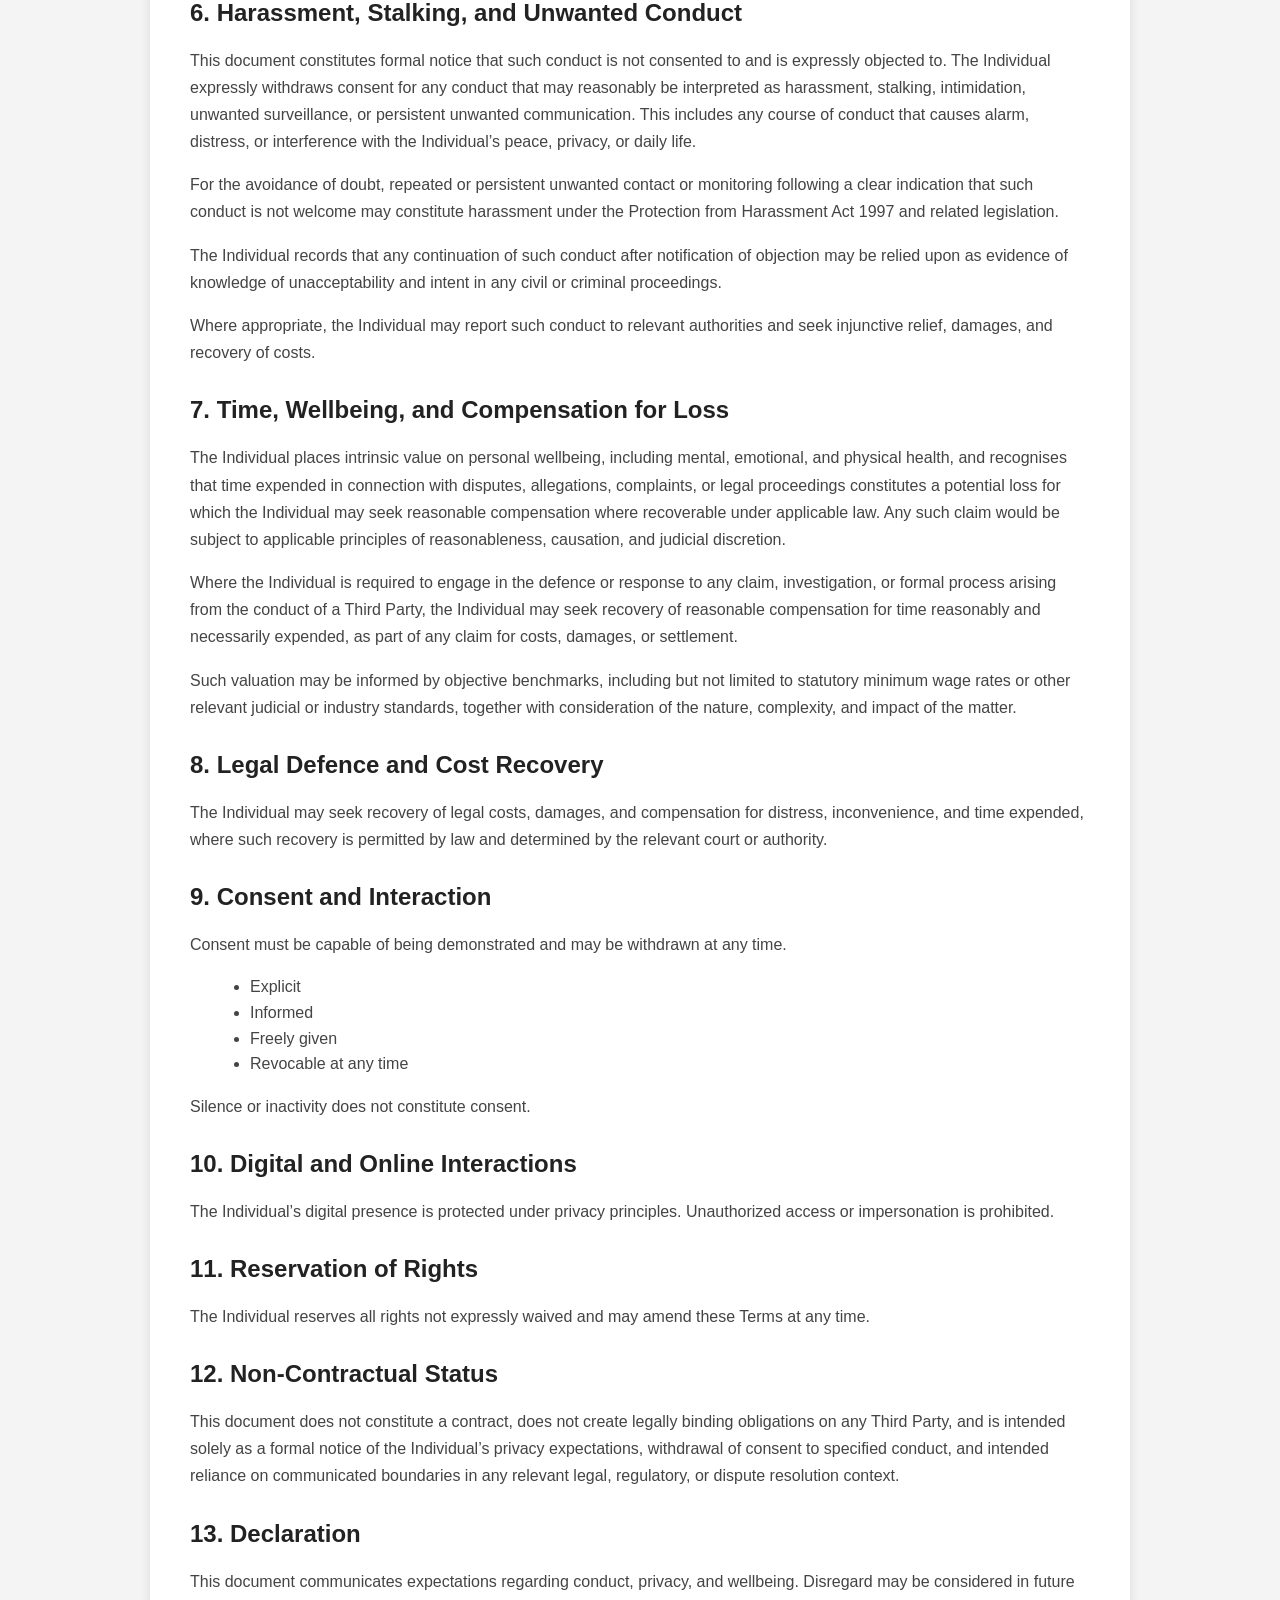
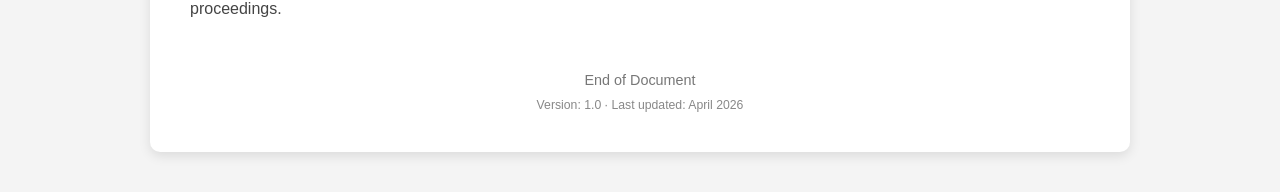
==== commit c992bef0: "Update index.html" ====
--- a/index.html
+++ b/index.html
@@ -176,7 +176,7 @@
   <h2>7. Time, Wellbeing, and Compensation for Loss</h2>
 
   <p>
-    The Individual places intrinsic value on personal wellbeing, including mental, emotional, and physical health, and recognises that time expended in connection with disputes, allegations, complaints, or legal proceedings constitutes a real and compensable loss to the Individual, for which the Individual may seek reasonable compensation where recoverable under applicable law. Any such claim would be subject to applicable principles of reasonableness, causation, and judicial discretion.
+    The Individual places intrinsic value on personal wellbeing, including mental, emotional, and physical health, and recognises that time expended in connection with disputes, allegations, complaints, or legal proceedings constitutes a potential loss for which the Individual may seek reasonable compensation where recoverable under applicable law. Any such claim would be subject to applicable principles of reasonableness, causation, and judicial discretion.
   </p>
 
   <p>
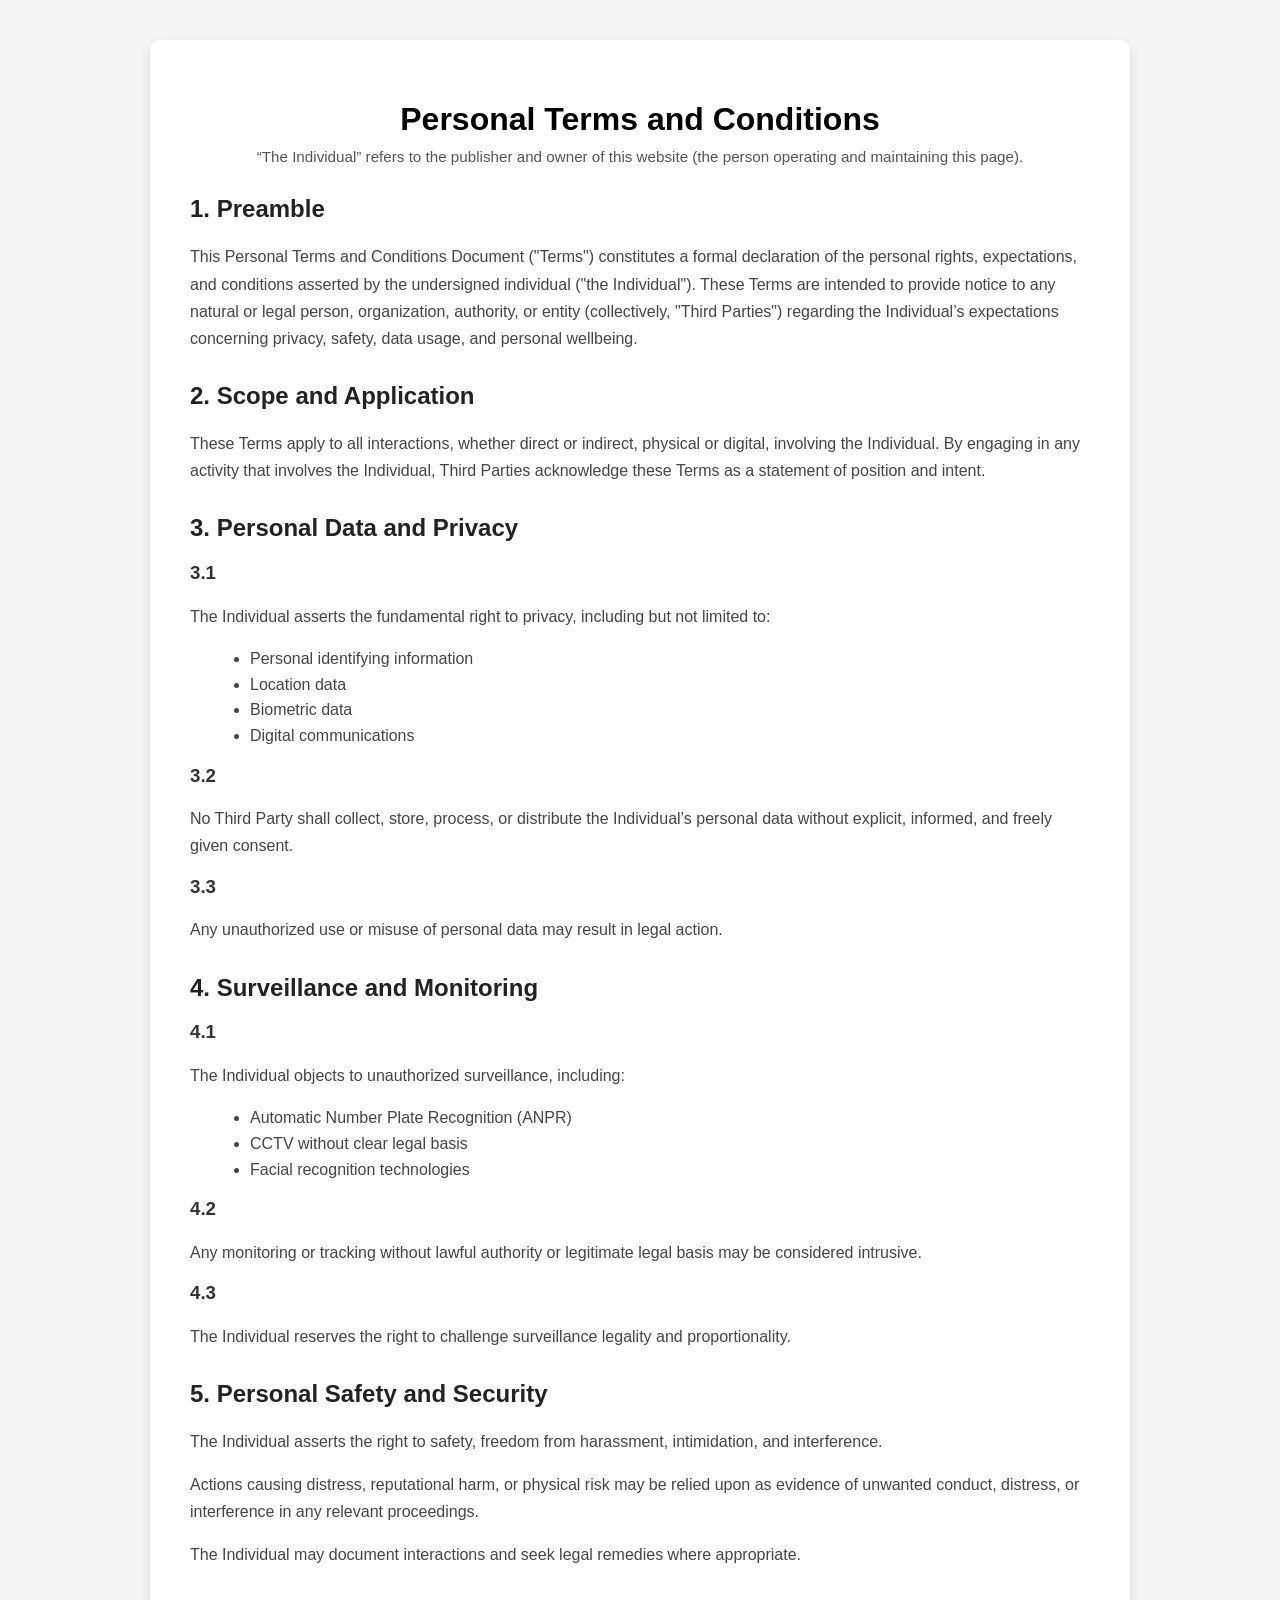
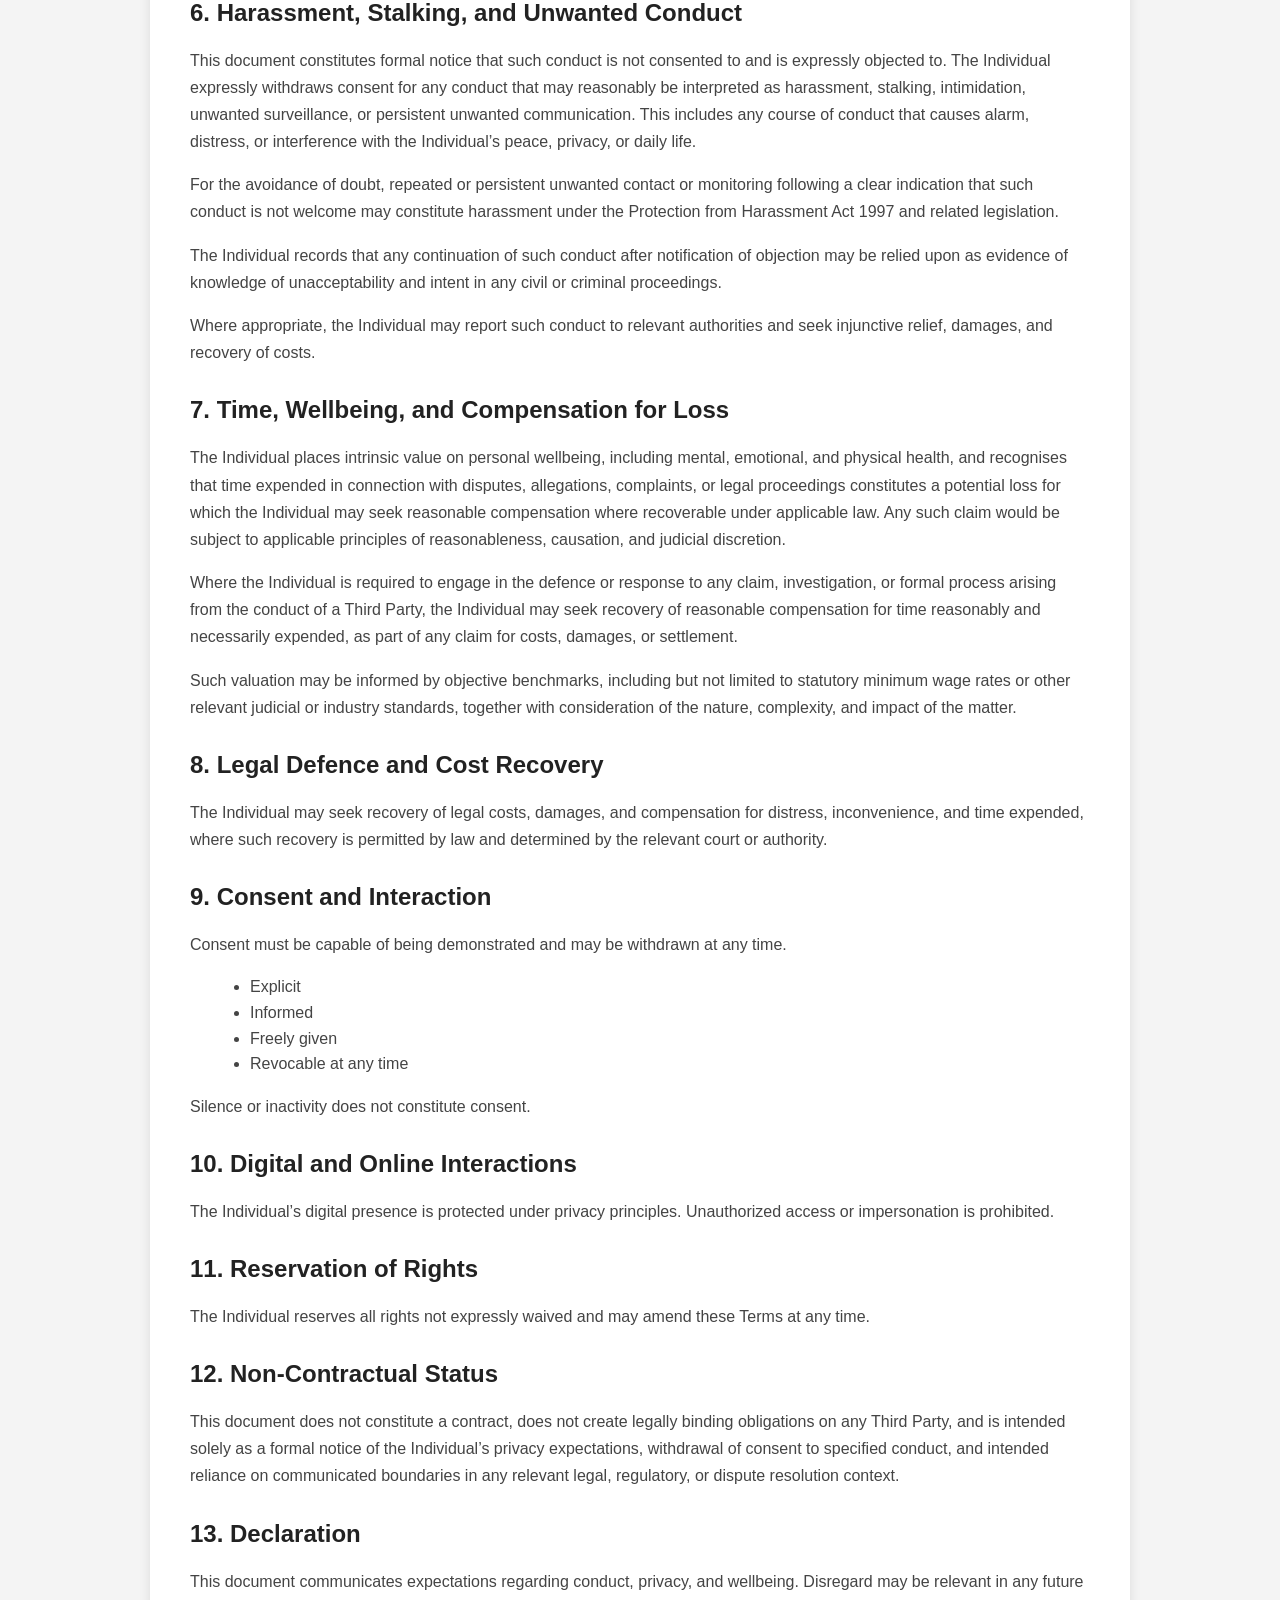
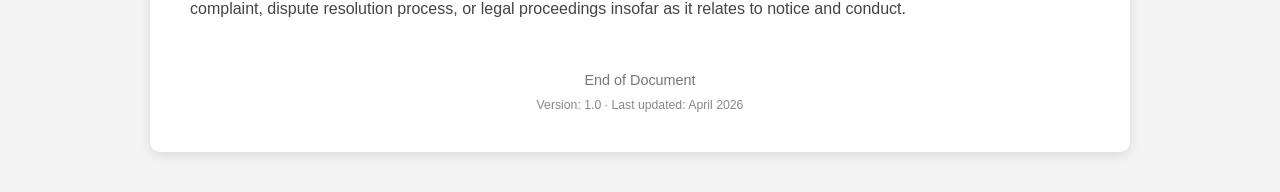
==== commit 736af51f: "Update index.html" ====
--- a/index.html
+++ b/index.html
@@ -230,7 +230,7 @@
     <section>
       <h2>13. Declaration</h2>
       <p>
-        This document communicates expectations regarding conduct, privacy, and wellbeing. Disregard may be considered in future proceedings.
+        This document communicates expectations regarding conduct, privacy, and wellbeing. Disregard may be relevant in any future complaint, dispute resolution process, or legal proceedings insofar as it relates to notice and conduct.
       </p>
     </section>
 
